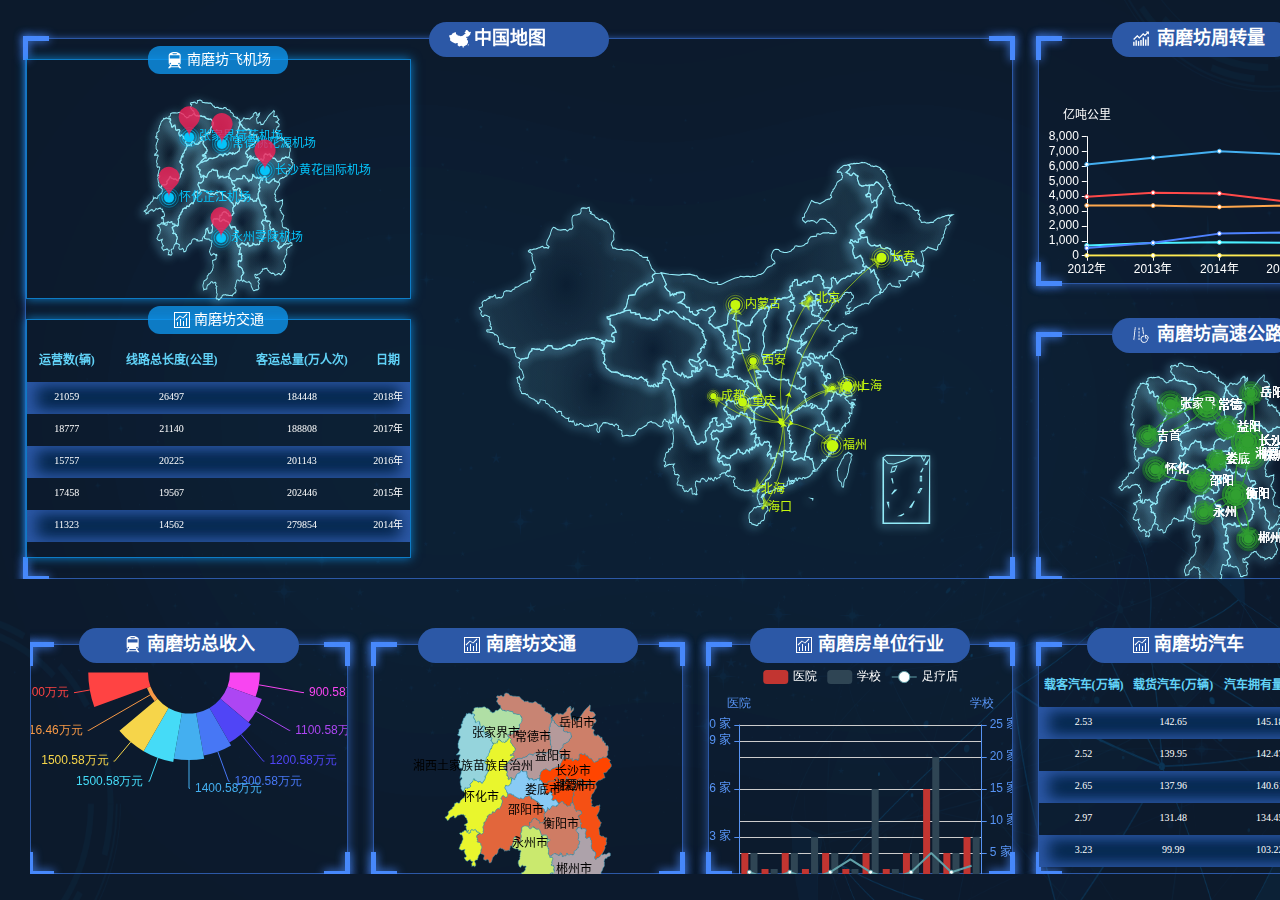
==== index.html @ 20860ab2 "update" ====
<!DOCTYPE html>
<html lang="zh-CN">
<head>
    <meta charset="utf-8">
    <meta http-equiv="X-UA-Compatible" content="IE=edge">
    <meta name="viewport" content="width=device-width, initial-scale=1">
    <title>物流大数据平台</title>
    <link href="css/bootstrap.css" rel="stylesheet">
    <link rel="stylesheet" href="css/base.css">
    <link rel="stylesheet" href="css/index.css">

    <style>
        {# body {
            height: 100%
        }         #}
        .t_title{
            width: 100%;
            height: 100%;
            text-align: center;
            font-size: 2.5em;
            line-height: 80px;
            color: #fff;
        }
        #chart_map{
            cursor: pointer;
        }
        .t_show{
            position: absolute;
            top: 0;
            right: 0;
            border-radius: 2px;
            background: #2C58A6;
            padding: 2px 5px;
            color: #fff;
            cursor: pointer;
        }
    </style>
</head>
<body>

<!--heade
<div class="header">
    <div class="bg_header">
        <div class="header_nav fl t_title">
            物流大数据服务平台
        </div> 
    </div>
</div>-->

<!--main-->
<div class="data_content">
    <div class="data_main">
        <div class="main_left fl">
            <div class="left_1 t_btn6" style="cursor: pointer;">
                <!--左上边框-->
                <div class="t_line_box">
                    <i class="t_l_line"></i> 
                    <i class="l_t_line"></i> 
                </div> 
                <!--右上边框-->
                <div class="t_line_box">
                    <i class="t_r_line"></i> 
                    <i class="r_t_line"></i> 
                </div> 
                <!--左下边框-->
                <div class="t_line_box">
                    <i class="l_b_line"></i> 
                    <i class="b_l_line"></i> 
                </div> 
                    <!--右下边框-->
                    <div class="t_line_box">
                    <i class="r_b_line"></i> 
                    <i class="b_r_line"></i> 
                </div> 
                <div class="main_title">
                    <img src="img/t_1.png" alt="">
                  南磨坊收入
                </div>
                <div  class="chart" style="width:100%;height: 280px;"></div>
            </div>
            <div class="left_2" style="cursor: pointer;">
                <!--左上边框-->
                <div class="t_line_box">
                    <i class="t_l_line"></i> 
                    <i class="l_t_line"></i> 
                </div> 
                <!--右上边框-->
                <div class="t_line_box">
                    <i class="t_r_line"></i> 
                    <i class="r_t_line"></i> 
                </div> 
                <!--左下边框-->
                <div class="t_line_box">
                    <i class="l_b_line"></i> 
                    <i class="b_l_line"></i> 
                </div> 
                    <!--右下边框-->
                    <div class="t_line_box">
                    <i class="r_b_line"></i> 
                    <i class="b_r_line"></i> 
                </div> 
                <div class="main_title">
                    <img src="img/t_2.png" alt="">
                    南磨坊地图
                </div>
                <div id="" class="chart t_btn9" style="width:100%;height: 280px;"></div>
            </div>
        </div>
        <div class="main_center fl">
            <div class="center_text">
                <!--左上边框-->
                <div class="t_line_box">
                    <i class="t_l_line"></i> 
                    <i class="l_t_line"></i> 
                </div> 
                <!--右上边框-->
                <div class="t_line_box">
                    <i class="t_r_line"></i> 
                    <i class="r_t_line"></i> 
                </div> 
                <!--左下边框-->
                <div class="t_line_box">
                    <i class="l_b_line"></i> 
                    <i class="b_l_line"></i> 
                </div> 
                 <!--右下边框-->
                 <div class="t_line_box">
                    <i class="r_b_line"></i> 
                    <i class="b_r_line"></i> 
                </div> 
                <div class="main_title">
                    <img src="img/t_3.png" alt="">
                    中国地图
                </div>
                <div class="center-left">
                    <div class="left_1 fl t_btn5" style="cursor: pointer;">
                       
                        <div class="second_title">
                            <img src="img/t_6.png" alt="">
                            南磨坊飞机场
                        </div>
                        <div id="chart_5" class="echart fl" style="width:100%;height: 250px;margin-top: 15px;"></div>
                    </div>
                    <div class="left_2 fl">
                        
                        <div class="second_title">
                            <img src="img/t_7.png" alt="">
                            南磨坊交通
                        </div>
                        <div class="main_table t_btn8">
                            <table>
                                <thead>
                                <tr>
                                    <th>运营数(辆)</th>
                                    <th>线路总长度(公里)</th>
                                    <th>客运总量(万人次)</th> 
                                    <th>日期</th>
                                </tr>
                                </thead>
                                <tbody>
                                <tr>
                                    <td>21059</td>
                                    <td>26497</td>
                                    <td>184448</td>
                                    <td>2018年</td>
                                </tr>
                                <tr>
                                    <td>18777</td>
                                    <td>21140</td>
                                    <td>188808</td>
                                    <td>2017年</td>
                                </tr>
                                <tr>
                                    <td>15757</td>
                                    <td>20225</td>
                                    <td>201143</td>
                                    <td>2016年</td>
                                </tr>
                                <tr>
                                    <td>17458</td>
                                    <td>19567</td>
                                    <td>202446</td>
                                    <td>2015年</td>
                                </tr>
                                <tr>
                                    <td>11323</td>
                                    <td>14562</td>
                                    <td>279854</td>
                                    <td>2014年</td>
                                </tr>
                                </tbody>
                            </table>
                        </div>
                    </div>
                </div>
                <div id="chart_map" style="width:60%;height:610px;float:right;"></div>
            </div>
        </div>
        <div class="main_right fr">
            <div class="right_1">
                <!--左上边框-->
                <div class="t_line_box">
                    <i class="t_l_line"></i> 
                    <i class="l_t_line"></i> 
                </div> 
                <!--右上边框-->
                <div class="t_line_box">
                    <i class="t_r_line"></i> 
                    <i class="r_t_line"></i> 
                </div> 
                <!--左下边框-->
                <div class="t_line_box">
                    <i class="l_b_line"></i> 
                    <i class="b_l_line"></i> 
                </div> 
                    <!--右下边框-->
                    <div class="t_line_box">
                    <i class="r_b_line"></i> 
                    <i class="b_r_line"></i> 
                </div> 
                <div class="main_title">
                    <img src="img/t_4.png" alt="">
                    南磨坊周转量
                </div>
                <div id="chart_3" class="echart t_btn7" style="width:100%;height: 100%;"></div>
            </div>
            <div class="right_2">
                <!--左上边框-->
                <div class="t_line_box">
                    <i class="t_l_line"></i> 
                    <i class="l_t_line"></i> 
                </div> 
                <!--右上边框-->
                <div class="t_line_box">
                    <i class="t_r_line"></i> 
                    <i class="r_t_line"></i> 
                </div> 
                <!--左下边框-->
                <div class="t_line_box">
                    <i class="l_b_line"></i> 
                    <i class="b_l_line"></i> 
                </div> 
                    <!--右下边框-->
                    <div class="t_line_box">
                    <i class="r_b_line"></i> 
                    <i class="b_r_line"></i> 
                </div> 
                <div class="main_title">
                    <img src="img/t_5.png" alt="">
                    南磨坊高速公路
                </div>
                <div id="chart_4" class="echart fl t_btn4" style="width:100%;height: 280px;cursor: pointer;"></div>
            </div>
        </div>
    </div>

    <!-- <div class="data_time">
        温馨提示: 点击模块后跳转至详情页面。        
    </div> -->

    
    <div class="data_bottom">
        <div class="bottom_1 fl t_btn5" style="cursor: pointer;">
            <!--左上边框-->
            <div class="t_line_box">
                <i class="t_l_line"></i> 
                <i class="l_t_line"></i> 
            </div> 
            <!--右上边框-->
            <div class="t_line_box">
                <i class="t_r_line"></i> 
                <i class="r_t_line"></i> 
            </div> 
            <!--左下边框-->
            <div class="t_line_box">
                <i class="l_b_line"></i> 
                <i class="b_l_line"></i> 
            </div> 
                <!--右下边框-->
                <div class="t_line_box">
                <i class="r_b_line"></i> 
                <i class="b_r_line"></i> 
            </div>
            <div class="main_title">
                <img src="img/t_6.png" alt="">
                南磨坊总收入
            </div>
            <div id="chart_1" class="echart chart fl" style="width:100%;height: 250px;margin-top: 15px;"></div>
        </div>
        <div class="bottom_center fl">
            <div class="bottom_2 fl">
                <!--左上边框-->
                <div class="t_line_box">
                    <i class="t_l_line"></i> 
                    <i class="l_t_line"></i> 
                </div> 
                <!--右上边框-->
                <div class="t_line_box">
                    <i class="t_r_line"></i> 
                    <i class="r_t_line"></i> 
                </div> 
                <!--左下边框-->
                <div class="t_line_box">
                    <i class="l_b_line"></i> 
                    <i class="b_l_line"></i> 
                </div> 
                    <!--右下边框-->
                    <div class="t_line_box">
                    <i class="r_b_line"></i> 
                    <i class="b_r_line"></i> 
                </div>
                <div class="main_title">
                    <img src="img/t_7.png" alt="">
                    南磨坊交通
                </div>
                <div class="main_table t_btn8 chart" id="chart_2" style="height:280px;">
                   
                </div>
            </div>
            <div class="bottom_3 fl">
                <!--左上边框-->
                <div class="t_line_box">
                    <i class="t_l_line"></i> 
                    <i class="l_t_line"></i> 
                </div> 
                <!--右上边框-->
                <div class="t_line_box">
                    <i class="t_r_line"></i> 
                    <i class="r_t_line"></i> 
                </div> 
                <!--左下边框-->
                <div class="t_line_box">
                    <i class="l_b_line"></i> 
                    <i class="b_l_line"></i> 
                </div> 
                    <!--右下边框-->
                    <div class="t_line_box">
                    <i class="r_b_line"></i> 
                    <i class="b_r_line"></i> 
                </div>
                <div class="main_title">
                    <img src="img/t_7.png" alt="">
                   南磨房单位行业
                </div>
                <div class="main_table t_btn2" id="chart_6" style="height:280px;"></div>
            </div>
        </div>
        <div class="bottom_4 fr">
            <!--左上边框-->
            <div class="t_line_box">
                <i class="t_l_line"></i> 
                <i class="l_t_line"></i> 
            </div> 
            <!--右上边框-->
            <div class="t_line_box">
                <i class="t_r_line"></i> 
                <i class="r_t_line"></i> 
            </div> 
            <!--左下边框-->
            <div class="t_line_box">
                <i class="l_b_line"></i> 
                <i class="b_l_line"></i> 
            </div> 
                <!--右下边框-->
                <div class="t_line_box">
                <i class="r_b_line"></i> 
                <i class="b_r_line"></i> 
            </div>
            <div class="main_title">
                <img src="img/t_7.png" alt="">
               南磨坊汽车
            </div>
            <div class="main_table t_btn3">
                <table>
                    <thead>
                    <tr>
                        <th>载客汽车(万辆)</th>
                        <th>载货汽车(万辆)</th>
                        <th>汽车拥有量(万辆)</th>
                        <th>日期</th>
                    </tr>
                    </thead>
                    <tbody>
                    <tr>
                        <td>2.53</td>
                        <td>142.65</td>
                        <td>145.18</td>
                        <td>2018年</td>
                    </tr>
                    <tr>
                        <td>2.52</td>
                        <td>139.95</td>
                        <td>142.47</td>
                        <td>2017年</td>
                    </tr>
                    <tr>
                        <td>2.65</td>
                        <td>137.96</td>
                        <td>140.61</td>
                        <td>2016年</td>
                    </tr>
                    <tr>
                        <td>2.97</td>
                        <td>131.48</td>
                        <td>134.45</td>
                        <td>2015年</td>
                    </tr>
                    <tr>
                        <td>3.23</td>
                        <td>99.99</td>
                        <td>103.22</td>
                        <td>2014年</td>
                    </tr>
                    </tbody>
                </table>
            </div>
        </div>
    </div>
</div>

</body>
<script src="js/jquery-2.2.1.min.js"></script>
<script src="js/bootstrap.min.js"></script>
<script src="js/common.js"></script>
<script src="js/echarts.min.js"></script>
<script src="js/dataTool.js"></script>
<script src="js/index.js"></script>
<script src="js/china.js"></script>
<script src="js/hunan.js"></script>
<script>
    
</script>
</html>
---- css/base.css ----
*{
    margin: 0;
    padding: 0;
    font-family: PingFangSC-Light, 微软雅黑;
}
body,html{
    width: 100%;
    height: auto;
    color:#333;
    /* overflow: hidden;*/
    background: url('../img/true.png') no-repeat;
    background-size: 100% 100%;
}
/*各浏览器显示不同，去掉蓝色边框*/
fieldset, img, input, button {
    border: none;
    padding: 0;
    margin: 0;
    outline-style: none;
}
img {
    border: 0;
    vertical-align: middle;
}
ul, li {
    list-style: none;
}
a {
    text-decoration: none;
    cursor: pointer;
}
/*清除浮动*/
.clear-both:before, .clear-both:after {
    display: table;
    content: "";
    -webkit-box-sizing: border-box;
    -moz-box-sizing: border-box;
    box-sizing: border-box;
    clear: both;
}
.clearfix {
    *zoom: 1; /*IE/7/6*/
}
.fl{
    float: left;
}
.fr{
    float: right;
}

/*header开始*/
.header{
    width: 100%;
    height: 80px;
    padding:0 20px;
    min-width: 1366px;
}
.bg_header{
    width: 100%;
    height: 80px;
    background: url(../img/title.png) no-repeat;
    background-size: 100% 100%;
}
.header>.header_logo{
    padding:18px 10px 10px 0px;
}
.header>.header_logo>a{
    display: block;
}
.header>.header_logo>a>img{
    width:260px;
}

.header>.header_nav{
    margin-left: 20px;
}
.header>.header_nav>ul>li{
    float: left;
    margin-right: 6px;
    position: relative;
}
.header>.header_nav>ul>li>a{
    display: block;
    height: 80px;
    padding:0 10px 0 30px;
    line-height: 80px;
    color:#fff;
}
.header>.header_nav>ul>li>a:hover{
    border-bottom: 4px solid #4b8df8;
}
.header>.header_nav>ul>li>img{
    float: left;
    position: absolute;
    top: 33px;
    left:10px;
}
.header>.header_nav>ul>li>a.nav_current{
    border-bottom: 4px solid #4b8df8;
}

.header>.header_myself{
    width: 90px;
    text-align: center;
}
.header>.header_myself>p{
    color:#fff;
    font-size: 13px;
    margin-top: 15px;
}
.header>.header_myself>a{
    color:#fff;
    font-size: 13px;
}

/*content 开始*/

.content{
    margin: 20px;
    width: calc(100% - 40px);
    min-width: 1366px;
}
.content>.content_title{
    width: 100%;
    height: 35px;
    line-height: 35px;
    background-color: #4b8df8;
    box-sizing: border-box;
    margin-bottom: 20px;
}
.content>.content_title>p{
    color:#fff;
    font-size: 16px;
    font-weight: 600;
}
.content>.content_title>img{
    margin: 10px 10px 0px 10px;
}
.content>.content_main{
    min-width: 1366px;
}
.content>.content_main>.content_search>div{
    margin-right: 25px;
}
.content>.content_main>.content_search>div>label{
    width: 80px;
    text-align: right;
}
.content>.content_main>.content_search>div>select,
.content>.content_main>.content_search>div>input
{
    width: 200px;
}
.content>.content_main>.content_table{
    margin-top: 30px;
}
.content>.content_main>.content_table>table{
    margin-top: 15px;
}
.content>.content_main>.content_table>table th:nth-child(1),
.content>.content_main>.content_table>table td:nth-child(1){
    width: 50px;
    text-align: center;
}

.content>.content_main>.content_page>span {
    font-size: 12.8px;
    margin-top: 7px;
}
.content>.content_main>.content_page>select{
    width: 70px;
    margin-right: 10px;
}
/*content 结束*/
---- css/index.css ----
.data_content{
    /*overflow-x: hidden;*/
    min-width: 1366px;
    padding-top: 20px;
    padding-bottom: 20px;
    display: flex;
    position: absolute;
    left: 0;
    top: 0;
    bottom: 0;
    flex-flow: row wrap;
    justify-content: center;
    outline: none;
    background: url(../img/true.png) no-repeat;
    background-size: 100% 100%;
}
.data_time{
    width: 340px;
    height: 35px;
    background-color: #2C58A6;
    line-height: 35px;
    color: #fff;
    font-size: 12.8px;
    position: relative;
    margin-bottom: 25px;
    margin-left: 20px;
    text-align: center;
}
.data_time img{
    position: absolute;
    top: 8px;
    left: 15px;
}
.data_info{
    width: calc(100% - 40px);
    margin-bottom: 40px;
    height: 110px;
    margin-left: 20px;
}
.data_info .info_1{
    width: 40%;
    height: 110px;
}
.data_info .info_1>.text_1{
    width: calc(100% - 25px);
    background-color: #034c6a;
    height: 110px;
}

.data_info .info_2{
    width: 31%;
    height: 110px;
}
.data_info .info_2>.text_2{
    width: calc(100% - 25px);
    background-color: #034c6a;
    height: 110px;
}

.data_info .info_3{
    width: 29%;
    height: 110px;
}
.data_info .info_3>.text_3{
    width:100%;
    background-color: #034c6a;
    height: 110px;

}

.data_info>div.info_1>.text_1>div{
    width: 33.333%;
    position: relative;
}
.data_info>div.info_2>div>div,
.data_info>div.info_3>div>div{
    width: 50%;
    position: relative;
}
.data_info img{
    position: absolute;
    top: 35px;
    left: 15px;
}
.data_info>div>div>div>div{
    margin-left:65px;
    margin-top: 23px;
}
.data_info>div.info_2>div>div>div{
    margin-left: 70px;
    margin-top: 23px;
}
.data_info p:nth-child(1){
    color:#fff;
    font-size: 12.8px;
}
.data_info p:nth-child(2){
    font-weight: 600;
    font-size: 28px;
    color:#ffff43;
}
.data_info>div.info_2 p:nth-child(2){
    font-weight: 600;
    font-size: 28px;
    color:#25f3e6;
}
.data_info>div.info_3 p:nth-child(2){
    font-weight: 600;
    font-size: 28px;
    color:#ff4e4e;
}

.data_main{
    width: calc(100% - 20px);
    margin-bottom: 40px;
    height: 65%;
    min-width: 1366px;
    display: flex;
    justify-content: space-between;
    overflow: hidden;
    padding-top: 18px;
}
.data_main .main_left{
    width: 24%;
    display: none;
}
.data_main .main_left>div{
    width: 100%;
    height: calc(50% - 35px);
    box-sizing: border-box;
    border: 1px solid #2C58A6;
    position: relative;
    box-shadow: 0 0 10px #2C58A6;
}

.data_main .main_left div:nth-child(1){
    margin-bottom: 50px;
}
.data_main .main_left div .main_title{
    width: 180px;
    height: 35px;
    line-height: 33px;
    background-color: #2C58A6;
    border-radius: 18px;
    position: absolute;
    top: -17px;
    left:50%;
    margin-left: -90px;
    color:#fff;
    font-size: 18px;
    font-weight: 600;
    box-sizing: border-box;
    padding-left: 45px;
    z-index: 1000;
}
.data_main .main_left div .main_title img{
    position: absolute;
    top: 8px;
    left: 20px;
}


.data_main .main_center{
    width: 76%;
    height: 100%;
    display: inline-flex;
}
.data_main .main_center .center_text{
    width: calc(100% - 50px);
    height: 100%;
    margin-left: 25px;
    margin-right: 25px;
    box-sizing: border-box;
    border: 1px solid #2C58A6;
    box-shadow: 0px 0px 6px #2C58A6;
    position: relative;
}
.l_t_line{
    width: 5px;
    height: 24px;
    left: -3px;
    top: -3px;
}
.t_l_line{
    height: 5px;
    width: 26px;
    left: -3px;
    top: -3px;
}
.t_line_box {
    position: absolute;
    width: 100%;
    height: 100%;
}
.t_line_box i{
    background-color: #4788fb;
    box-shadow: 0px 0px 10px #4788fb;
    position: absolute;
}
.t_r_line{
    height: 5px;
    width: 26px;
    right: -3px;
    top: -3px;
}
.r_t_line{
    width: 5px;
    height: 24px;
    right: -3px;
    top: -3px;
}
.l_b_line{
    width: 5px;
    height: 24px;
    left: -3px;
    bottom: -3px;
}
.b_l_line{
    height: 5px;
    width: 26px;
    left: -3px;
    bottom: -3px;
}
.r_b_line{
    width: 5px;
    height: 24px;
    right: -3px;
    bottom: -3px;
}
.b_r_line{
    height: 5px;
    width: 26px;
    right: -3px;
    bottom: -3px;
}
.data_main .main_center .main_title{
    width: 180px;
    height: 35px;
    line-height: 33px;
    background-color: #2C58A6;
    border-radius: 18px;
    position: absolute;
    top: -17px;
    left:50%;
    margin-left: -90px;
    color:#fff;
    font-size: 18px;
    font-weight: 600;
    box-sizing: border-box;
    padding-left: 45px;
    z-index: 1000;
}
.second_title{
    width: 140px;
    height: 28px;
    line-height: 28px;
    background-color: rgba(14, 148, 235, 0.8);
    border-radius: 12px;
    position: absolute;
    top: -14px;
    left:50%;
    margin-left: -70px;
    color:#fff;
    font-size: 14px;
    font-weight: normal;
    box-sizing: border-box;
    z-index: 1000;
    text-align: center;
}
.data_main .main_center .main_title img{
    position: absolute;
    top: 8px;
    left: 20px;
}
.center-left{
    width: 39%;
    height: 100%;
    float: left;
}
.data_main .main_center .left_1{
    width: 100%;
    height: calc(50% - 30px);
    position: relative;
    box-sizing: border-box;
    border: 1px solid rgba(14, 148, 235, 0.8);
    box-shadow: 0 0 10px rgba(14, 148, 235, 0.8);
    background: rgba(175,238,238, 0);
    margin-top: 20px;
}
.data_main .main_center .left_2{
    width: 100%;
    height: calc(50% - 30px);
    position: relative;
    box-sizing: border-box;
    border: 1px solid rgba(14, 148, 235, 0.8);
    box-shadow: 0 0 10px rgba(14, 148, 235, 0.8);
    margin-top: 20px;
}
.data_main .main_right{
    width: 24%;
    /* height: 100%; */
    display: inline-flex;
    flex-flow: row wrap;
}
.data_main .main_right>div{
    width: 100%;
    height: calc(50% - 25px);
    box-sizing: border-box;
    border: 1px solid #2C58A6;
    position: relative;
    box-shadow: 0 0 10px #2C58A6;
}
.data_main .main_right div.right_1 .choice{
    position: absolute;
    top: 25px;
    right: 30px;
    z-index: 1000;
}
.data_main .main_right div.right_1 .choice label{
    color:#fff;
}

.data_main .main_right div.right_2{
    /*background: url("../img/chart_4.png") no-repeat center;*/
}
.data_main .main_right div.right_2 .chart_text {
    width: 18%;
    color:#fff;
    text-align: center;
    margin-top: 12px;
}
.data_main .main_right div.right_2 .chart_text p{
    margin-top: 21px;
}
.data_main .main_right div.right_2 .chart_text p img{
    margin-right: 5px;
    margin-top: -4px;
}
.data_main .main_right div.right_2 .chart_text p:nth-child(1){
    font-size: 14px;
    font-weight: 600;
}
.data_main .main_right div.right_2 .text_sum{
    text-align: center;
    color:#ffff43;
    font-weight: 600;
}
.data_main .main_right div.right_2 .text_sum div:nth-child(2){
    font-size: 18px;
    font-weight: 600;
}
.data_main .main_right div:nth-child(1){
    margin-bottom: 50px;
}
.data_main .main_right div .main_title{
    width: 180px;
    height: 35px;
    line-height: 33px;
    background-color: #2C58A6;
    border-radius: 18px;
    position: absolute;
    top: -17px;
    left:50%;
    margin-left: -90px;
    color:#fff;
    font-size: 18px;
    font-weight: 600;
    box-sizing: border-box;
    padding-left: 45px;
}
.data_main .main_right div .main_title img{
    position: absolute;
    top: 8px;
    left: 20px;
}


.data_bottom{
    width: calc(100% - 40px);
    height: calc(30% - 10px);
    margin-left: 20px;
    display: flex;
    flex-flow: row nowrap;
    overflow: hidden;
    padding-top: 18px;
}
.data_bottom>div{
    display: inline-flex;
    height: 100%;
}
.data_bottom .bottom_1{
    width: 24%;
    height: 100%;
    position: relative;
    box-sizing: border-box;
    border: 1px solid #2C58A6;
    box-shadow: 0 0 10px #2C58A6;
}
.data_bottom .bottom_center{
    width: 52%;
    height: 100%;
}
.data_bottom .bottom_2{
    width: calc(50% - 35px);
    height: 100%;
    position: relative;
    box-sizing: border-box;
    border: 1px solid #2C58A6;
    margin-left: 25px;
    box-shadow: 0 0 10px #2C58A6;
}
.data_bottom .bottom_3{
    width: calc(50% - 40px);
    height: 100%;
    position: relative;
    box-sizing: border-box;
    border: 1px solid #2C58A6;
    margin-left:25px;
    box-shadow: 0 0 10px #2C58A6;
}
.data_bottom .bottom_4{
    width: 24%;
    height: 100%;
    position: relative;
    box-sizing: border-box;
    border: 1px solid #2C58A6;
    box-shadow: 0 0 10px #2C58A6;
}
.data_bottom div .main_title{
    width: 220px;
    height: 35px;
    line-height: 33px;
    background-color: #2C58A6;
    border-radius: 18px;
    position: absolute;
    top: -17px;
    left:50%;
    margin-left: -110px;
    color:#fff;
    font-size: 18px;
    font-weight: 600;
    box-sizing: border-box;
    padding-left: 45px;
}
.data_bottom div .main_title img{
    top: 8px;
    left: 20px;
}

.data_bottom div .main_table tr,.center-left table tr{
    height: 32px;
}
.data_bottom div .main_table,.center-left .main_table{
    width: 100%;
    margin-top: 20px;
}
.data_bottom div .main_table table,.center-left table{
    width: 100%;
}
.data_bottom div .main_table thead tr,.center-left table thead tr{
    height: 42px;
}
.data_bottom div .main_table th,.center-left table th{
    font-size: 12px;
    font-weight: 600;
    color:#61d2f7;
    text-align: center;
}
.data_bottom div .main_table th:nth-child(1),.center-left table th:nth-child(1){

}
.data_bottom div .main_table th:nth-child(2),.center-left table th:nth-child(2){

}
.data_bottom div .main_table td,.center-left table td{
    color:#fff;
    font-size: 10px;
    text-align: center;
}
.data_bottom div .main_table tbody tr:nth-child(1),
.data_bottom div .main_table tbody tr:nth-child(3),
.data_bottom div .main_table tbody tr:nth-child(5),
.center-left tbody tr:nth-child(1),
.center-left tbody tr:nth-child(3),
.center-left tbody tr:nth-child(5){
    background-color: #072951;
    box-shadow:-10px 0px 15px #2C58A6 inset,   /*左边阴影*/
    10px 0px 15px #2C58A6 inset;  /*右边阴影*/
}
.t_btn8,.t_btn2,.t_btn3{
    position: relative;
    z-index: 100;
    cursor: pointer;
}
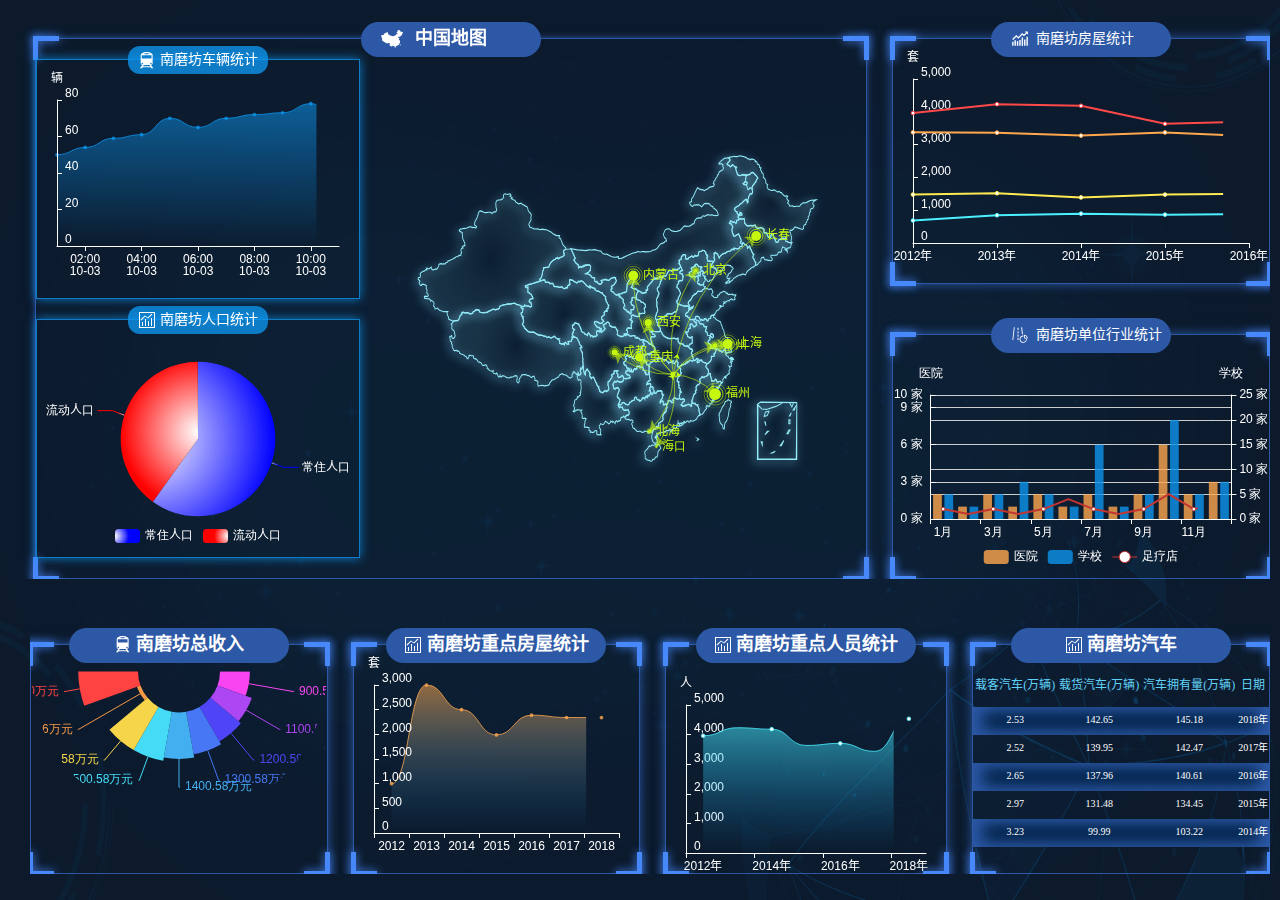
==== commit 9aa435c2: "update" ====
--- a/index.html
+++ b/index.html
@@ -9,10 +9,7 @@
     <link rel="stylesheet" href="css/base.css">
     <link rel="stylesheet" href="css/index.css">
 
-    <style>
-        {# body {
-            height: 100%
-        }         #}
+    <style>        
         .t_title{
             width: 100%;
             height: 100%;
@@ -49,63 +46,7 @@
 
 <!--main-->
 <div class="data_content">
-    <div class="data_main">
-        <div class="main_left fl">
-            <div class="left_1 t_btn6" style="cursor: pointer;">
-                <!--左上边框-->
-                <div class="t_line_box">
-                    <i class="t_l_line"></i> 
-                    <i class="l_t_line"></i> 
-                </div> 
-                <!--右上边框-->
-                <div class="t_line_box">
-                    <i class="t_r_line"></i> 
-                    <i class="r_t_line"></i> 
-                </div> 
-                <!--左下边框-->
-                <div class="t_line_box">
-                    <i class="l_b_line"></i> 
-                    <i class="b_l_line"></i> 
-                </div> 
-                    <!--右下边框-->
-                    <div class="t_line_box">
-                    <i class="r_b_line"></i> 
-                    <i class="b_r_line"></i> 
-                </div> 
-                <div class="main_title">
-                    <img src="img/t_1.png" alt="">
-                  南磨坊收入
-                </div>
-                <div  class="chart" style="width:100%;height: 280px;"></div>
-            </div>
-            <div class="left_2" style="cursor: pointer;">
-                <!--左上边框-->
-                <div class="t_line_box">
-                    <i class="t_l_line"></i> 
-                    <i class="l_t_line"></i> 
-                </div> 
-                <!--右上边框-->
-                <div class="t_line_box">
-                    <i class="t_r_line"></i> 
-                    <i class="r_t_line"></i> 
-                </div> 
-                <!--左下边框-->
-                <div class="t_line_box">
-                    <i class="l_b_line"></i> 
-                    <i class="b_l_line"></i> 
-                </div> 
-                    <!--右下边框-->
-                    <div class="t_line_box">
-                    <i class="r_b_line"></i> 
-                    <i class="b_r_line"></i> 
-                </div> 
-                <div class="main_title">
-                    <img src="img/t_2.png" alt="">
-                    南磨坊地图
-                </div>
-                <div id="" class="chart t_btn9" style="width:100%;height: 280px;"></div>
-            </div>
-        </div>
+    <div class="data_main">        
         <div class="main_center fl">
             <div class="center_text">
                 <!--左上边框-->
@@ -137,63 +78,22 @@
                        
                         <div class="second_title">
                             <img src="img/t_6.png" alt="">
-                            南磨坊飞机场
+                            南磨坊车辆统计
                         </div>
-                        <div id="chart_5" class="echart fl" style="width:100%;height: 250px;margin-top: 15px;"></div>
+                        <div id="chart_5" class="echart fl" style="width:100%;height: 100%;"></div>
                     </div>
                     <div class="left_2 fl">
                         
                         <div class="second_title">
                             <img src="img/t_7.png" alt="">
-                            南磨坊交通
+                            南磨坊人口统计
                         </div>
-                        <div class="main_table t_btn8">
-                            <table>
-                                <thead>
-                                <tr>
-                                    <th>运营数(辆)</th>
-                                    <th>线路总长度(公里)</th>
-                                    <th>客运总量(万人次)</th> 
-                                    <th>日期</th>
-                                </tr>
-                                </thead>
-                                <tbody>
-                                <tr>
-                                    <td>21059</td>
-                                    <td>26497</td>
-                                    <td>184448</td>
-                                    <td>2018年</td>
-                                </tr>
-                                <tr>
-                                    <td>18777</td>
-                                    <td>21140</td>
-                                    <td>188808</td>
-                                    <td>2017年</td>
-                                </tr>
-                                <tr>
-                                    <td>15757</td>
-                                    <td>20225</td>
-                                    <td>201143</td>
-                                    <td>2016年</td>
-                                </tr>
-                                <tr>
-                                    <td>17458</td>
-                                    <td>19567</td>
-                                    <td>202446</td>
-                                    <td>2015年</td>
-                                </tr>
-                                <tr>
-                                    <td>11323</td>
-                                    <td>14562</td>
-                                    <td>279854</td>
-                                    <td>2014年</td>
-                                </tr>
-                                </tbody>
-                            </table>
+                        <div class="t_btn8" id="chart_7" style="width: 100%; height: 100%">
+                           
                         </div>
                     </div>
                 </div>
-                <div id="chart_map" style="width:60%;height:610px;float:right;"></div>
+                <div id="chart_map" style="width:60%;height:100%;float:right;"></div>
             </div>
         </div>
         <div class="main_right fr">
@@ -220,7 +120,7 @@
                 </div> 
                 <div class="main_title">
                     <img src="img/t_4.png" alt="">
-                    南磨坊周转量
+                    南磨坊房屋统计
                 </div>
                 <div id="chart_3" class="echart t_btn7" style="width:100%;height: 100%;"></div>
             </div>
@@ -247,16 +147,13 @@
                 </div> 
                 <div class="main_title">
                     <img src="img/t_5.png" alt="">
-                    南磨坊高速公路
-                </div>
-                <div id="chart_4" class="echart fl t_btn4" style="width:100%;height: 280px;cursor: pointer;"></div>
+                    南磨坊单位行业统计
+                </div>
+                <div id="chart_6" class="echart fl t_btn4" style="width:100%;height: 100%;cursor: pointer;"></div>
             </div>
         </div>
     </div>
 
-    <!-- <div class="data_time">
-        温馨提示: 点击模块后跳转至详情页面。        
-    </div> -->
 
     
     <div class="data_bottom">
@@ -285,7 +182,7 @@
                 <img src="img/t_6.png" alt="">
                 南磨坊总收入
             </div>
-            <div id="chart_1" class="echart chart fl" style="width:100%;height: 250px;margin-top: 15px;"></div>
+            <div id="chart_1" class="echart chart fl" style="width:100%;height: 100%;margin-top: 15px;"></div>
         </div>
         <div class="bottom_center fl">
             <div class="bottom_2 fl">
@@ -311,9 +208,9 @@
                 </div>
                 <div class="main_title">
                     <img src="img/t_7.png" alt="">
-                    南磨坊交通
-                </div>
-                <div class="main_table t_btn8 chart" id="chart_2" style="height:280px;">
+                    南磨坊重点房屋统计
+                </div>
+                <div class=" t_btn8 chart" id="chart_2" style="height:100%;">
                    
                 </div>
             </div>
@@ -340,9 +237,9 @@
                 </div>
                 <div class="main_title">
                     <img src="img/t_7.png" alt="">
-                   南磨房单位行业
-                </div>
-                <div class="main_table t_btn2" id="chart_6" style="height:280px;"></div>
+                    南磨坊重点人员统计
+                </div>
+                <div class="main_table t_btn2" id="chart_4" style="height:100%;"></div>
             </div>
         </div>
         <div class="bottom_4 fr">
--- a/css/index.css
+++ b/css/index.css
@@ -1,6 +1,6 @@
 .data_content{
     /*overflow-x: hidden;*/
-    min-width: 1366px;
+    /* min-width: 1366px; */
     padding-top: 20px;
     padding-bottom: 20px;
     display: flex;
@@ -13,108 +13,14 @@
     outline: none;
     background: url(../img/true.png) no-repeat;
     background-size: 100% 100%;
-}
-.data_time{
-    width: 340px;
-    height: 35px;
-    background-color: #2C58A6;
-    line-height: 35px;
-    color: #fff;
-    font-size: 12.8px;
-    position: relative;
-    margin-bottom: 25px;
-    margin-left: 20px;
-    text-align: center;
-}
-.data_time img{
-    position: absolute;
-    top: 8px;
-    left: 15px;
-}
-.data_info{
-    width: calc(100% - 40px);
-    margin-bottom: 40px;
-    height: 110px;
-    margin-left: 20px;
-}
-.data_info .info_1{
-    width: 40%;
-    height: 110px;
-}
-.data_info .info_1>.text_1{
-    width: calc(100% - 25px);
-    background-color: #034c6a;
-    height: 110px;
-}
-
-.data_info .info_2{
-    width: 31%;
-    height: 110px;
-}
-.data_info .info_2>.text_2{
-    width: calc(100% - 25px);
-    background-color: #034c6a;
-    height: 110px;
-}
-
-.data_info .info_3{
-    width: 29%;
-    height: 110px;
-}
-.data_info .info_3>.text_3{
-    width:100%;
-    background-color: #034c6a;
-    height: 110px;
-
-}
-
-.data_info>div.info_1>.text_1>div{
-    width: 33.333%;
-    position: relative;
-}
-.data_info>div.info_2>div>div,
-.data_info>div.info_3>div>div{
-    width: 50%;
-    position: relative;
-}
-.data_info img{
-    position: absolute;
-    top: 35px;
-    left: 15px;
-}
-.data_info>div>div>div>div{
-    margin-left:65px;
-    margin-top: 23px;
-}
-.data_info>div.info_2>div>div>div{
-    margin-left: 70px;
-    margin-top: 23px;
-}
-.data_info p:nth-child(1){
-    color:#fff;
-    font-size: 12.8px;
-}
-.data_info p:nth-child(2){
-    font-weight: 600;
-    font-size: 28px;
-    color:#ffff43;
-}
-.data_info>div.info_2 p:nth-child(2){
-    font-weight: 600;
-    font-size: 28px;
-    color:#25f3e6;
-}
-.data_info>div.info_3 p:nth-child(2){
-    font-weight: 600;
-    font-size: 28px;
-    color:#ff4e4e;
+    width: 100%;
 }
 
 .data_main{
     width: calc(100% - 20px);
     margin-bottom: 40px;
     height: 65%;
-    min-width: 1366px;
+    /* min-width: 1366px; */
     display: flex;
     justify-content: space-between;
     overflow: hidden;
@@ -161,7 +67,7 @@
 
 
 .data_main .main_center{
-    width: 76%;
+    width: 70%;
     height: 100%;
     display: inline-flex;
 }
@@ -247,7 +153,7 @@
     font-size: 18px;
     font-weight: 600;
     box-sizing: border-box;
-    padding-left: 45px;
+    text-align: center;
     z-index: 1000;
 }
 .second_title{
@@ -297,7 +203,7 @@
     margin-top: 20px;
 }
 .data_main .main_right{
-    width: 24%;
+    width: 30%;
     /* height: 100%; */
     display: inline-flex;
     flex-flow: row wrap;
@@ -363,8 +269,7 @@
     left:50%;
     margin-left: -90px;
     color:#fff;
-    font-size: 18px;
-    font-weight: 600;
+    font-size: 14px;
     box-sizing: border-box;
     padding-left: 45px;
 }
@@ -440,7 +345,7 @@
     font-size: 18px;
     font-weight: 600;
     box-sizing: border-box;
-    padding-left: 45px;
+    text-align: center;
 }
 .data_bottom div .main_title img{
     top: 8px;
@@ -448,7 +353,7 @@
 }
 
 .data_bottom div .main_table tr,.center-left table tr{
-    height: 32px;
+    height: 28px;
 }
 .data_bottom div .main_table,.center-left .main_table{
     width: 100%;
@@ -462,7 +367,7 @@
 }
 .data_bottom div .main_table th,.center-left table th{
     font-size: 12px;
-    font-weight: 600;
+    font-weight: normal;
     color:#61d2f7;
     text-align: center;
 }
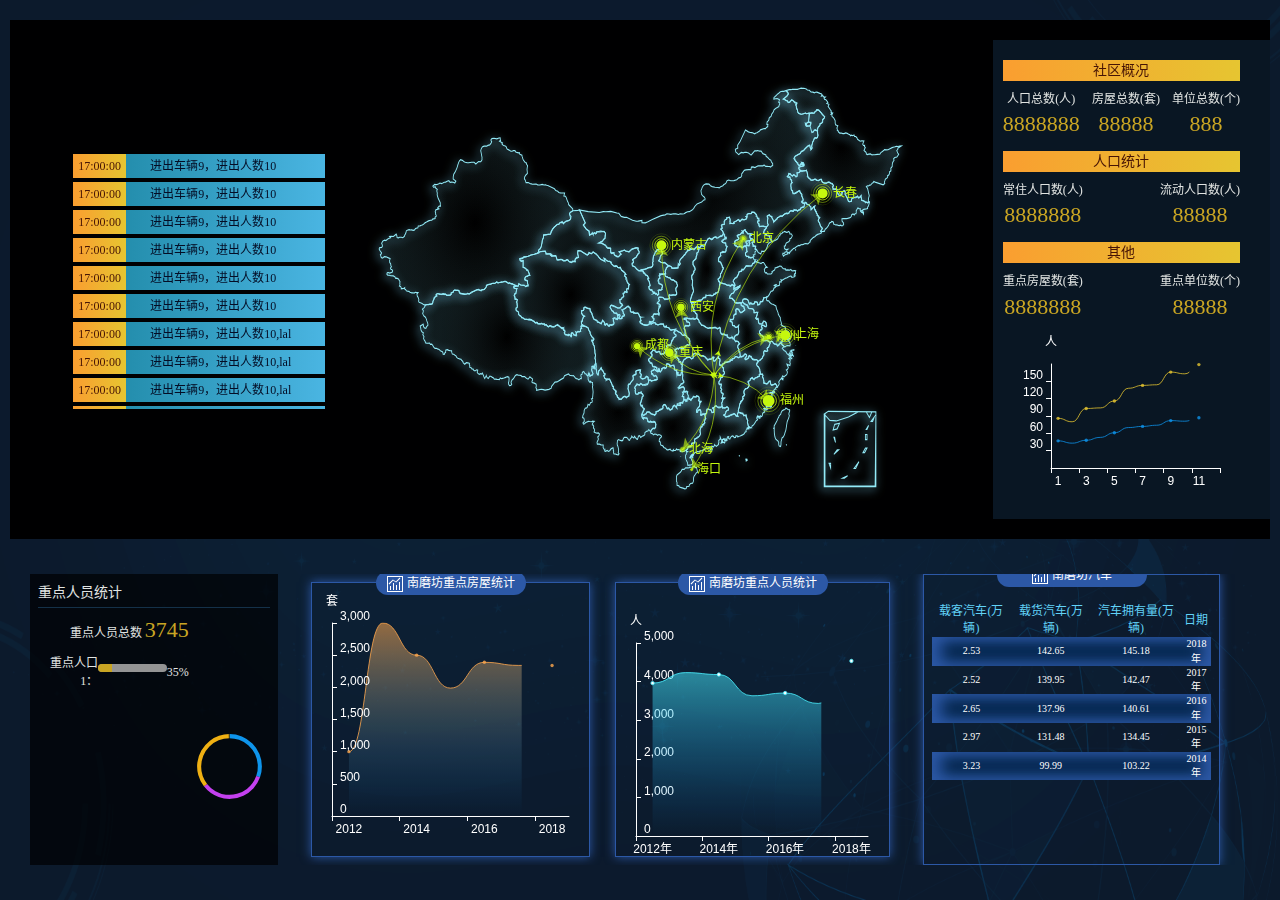
==== commit a319a15c: "update" ====
--- a/index.html
+++ b/index.html
@@ -47,110 +47,100 @@
 <!--main-->
 <div class="data_content">
     <div class="data_main">        
-        <div class="main_center fl">
-            <div class="center_text">
-                <!--左上边框-->
-                <div class="t_line_box">
-                    <i class="t_l_line"></i> 
-                    <i class="l_t_line"></i> 
-                </div> 
-                <!--右上边框-->
-                <div class="t_line_box">
-                    <i class="t_r_line"></i> 
-                    <i class="r_t_line"></i> 
-                </div> 
-                <!--左下边框-->
-                <div class="t_line_box">
-                    <i class="l_b_line"></i> 
-                    <i class="b_l_line"></i> 
-                </div> 
-                 <!--右下边框-->
-                 <div class="t_line_box">
-                    <i class="r_b_line"></i> 
-                    <i class="b_r_line"></i> 
-                </div> 
-                <div class="main_title">
-                    <img src="img/t_3.png" alt="">
-                    中国地图
-                </div>
+        <div class="main_center">
                 <div class="center-left">
-                    <div class="left_1 fl t_btn5" style="cursor: pointer;">
-                       
-                        <div class="second_title">
-                            <img src="img/t_6.png" alt="">
-                            南磨坊车辆统计
-                        </div>
-                        <div id="chart_5" class="echart fl" style="width:100%;height: 100%;"></div>
-                    </div>
-                    <div class="left_2 fl">
-                        
-                        <div class="second_title">
-                            <img src="img/t_7.png" alt="">
-                            南磨坊人口统计
-                        </div>
-                        <div class="t_btn8" id="chart_7" style="width: 100%; height: 100%">
-                           
-                        </div>
-                    </div>
-                </div>
-                <div id="chart_map" style="width:60%;height:100%;float:right;"></div>
-            </div>
-        </div>
-        <div class="main_right fr">
-            <div class="right_1">
-                <!--左上边框-->
-                <div class="t_line_box">
-                    <i class="t_l_line"></i> 
-                    <i class="l_t_line"></i> 
-                </div> 
-                <!--右上边框-->
-                <div class="t_line_box">
-                    <i class="t_r_line"></i> 
-                    <i class="r_t_line"></i> 
-                </div> 
-                <!--左下边框-->
-                <div class="t_line_box">
-                    <i class="l_b_line"></i> 
-                    <i class="b_l_line"></i> 
-                </div> 
-                    <!--右下边框-->
-                    <div class="t_line_box">
-                    <i class="r_b_line"></i> 
-                    <i class="b_r_line"></i> 
-                </div> 
-                <div class="main_title">
-                    <img src="img/t_4.png" alt="">
-                    南磨坊房屋统计
-                </div>
-                <div id="chart_3" class="echart t_btn7" style="width:100%;height: 100%;"></div>
-            </div>
-            <div class="right_2">
-                <!--左上边框-->
-                <div class="t_line_box">
-                    <i class="t_l_line"></i> 
-                    <i class="l_t_line"></i> 
-                </div> 
-                <!--右上边框-->
-                <div class="t_line_box">
-                    <i class="t_r_line"></i> 
-                    <i class="r_t_line"></i> 
-                </div> 
-                <!--左下边框-->
-                <div class="t_line_box">
-                    <i class="l_b_line"></i> 
-                    <i class="b_l_line"></i> 
-                </div> 
-                    <!--右下边框-->
-                    <div class="t_line_box">
-                    <i class="r_b_line"></i> 
-                    <i class="b_r_line"></i> 
-                </div> 
-                <div class="main_title">
-                    <img src="img/t_5.png" alt="">
-                    南磨坊单位行业统计
-                </div>
-                <div id="chart_6" class="echart fl t_btn4" style="width:100%;height: 100%;cursor: pointer;"></div>
-            </div>
+                    <ul>
+                        <li>
+                            <span>17:00:00</span>
+                            <span>进出车辆9，进出人数10</span>
+                        </li>
+                        <li>
+                            <span>17:00:00</span>
+                            <span>进出车辆9，进出人数10</span>
+                        </li>
+                        <li>
+                            <span>17:00:00</span>
+                            <span>进出车辆9，进出人数10</span>
+                        </li>
+                        <li>
+                            <span>17:00:00</span>
+                            <span>进出车辆9，进出人数10</span>
+                        </li>
+                        <li>
+                            <span>17:00:00</span>
+                            <span>进出车辆9，进出人数10</span>
+                        </li>
+                        <li>
+                            <span>17:00:00</span>
+                            <span>进出车辆9，进出人数10</span>
+                        </li>
+                        <li>
+                            <span>17:00:00</span>
+                            <span>进出车辆9，进出人数10,lal</span>
+                        </li>
+                        <li>
+                            <span>17:00:00</span>
+                            <span>进出车辆9，进出人数10,lal</span>
+                        </li>
+                        <li>
+                            <span>17:00:00</span>
+                            <span>进出车辆9，进出人数10,lal</span>
+                        </li>
+                        <li>
+                            <span>17:00:00</span>
+                            <span>进出车辆9，进出人数10,lal</span>
+                        </li>
+                    </ul>
+                </div>
+                <div id="chart_map" style="width:100%;height:100%;float:right;"></div>
+        </div>
+        <div class="main_right">
+           <section>
+               <h2>社区概况</h2>
+               <div class="right-con">
+                <p>
+                    <span>人口总数(人)</span><br>
+                    <span class="text-import">8888888</span>
+                </p>
+                <p>
+                    <span>房屋总数(套)</span><br>
+                    <span class="text-import">88888</span>
+                </p>
+                <p>
+                    <span>单位总数(个)</span><br>
+                    <span class="text-import">888</span>
+                </p>
+            </div>
+           </section>
+           <section>
+                <h2>人口统计</h2>
+                <div class="right-con">
+                 <p>
+                     <span>常住人口数(人)</span><br>
+                     <span class="text-import">8888888</span>
+                 </p>
+                 <p>
+                     <span>流动人口数(人)</span><br>
+                     <span class="text-import">88888</span>
+                 </p>
+             </div>
+            </section>
+            <section>
+                <h2>其他</h2>
+                <div class="right-con">
+                    <p>
+                        <span>重点房屋数(套)</span><br>
+                        <span class="text-import">8888888</span>
+                    </p>
+                    <p>
+                        <span>重点单位数(个)</span><br>
+                        <span class="text-import">88888</span>
+                    </p>
+                </div>
+            </section>
+            <section style="height: 40%;">
+                <div id="chart_5" style="width: 100%;height: 100%;"></div>
+            </section>
         </div>
     </div>
 
@@ -158,54 +148,30 @@
     
     <div class="data_bottom">
         <div class="bottom_1 fl t_btn5" style="cursor: pointer;">
-            <!--左上边框-->
-            <div class="t_line_box">
-                <i class="t_l_line"></i> 
-                <i class="l_t_line"></i> 
-            </div> 
-            <!--右上边框-->
-            <div class="t_line_box">
-                <i class="t_r_line"></i> 
-                <i class="r_t_line"></i> 
-            </div> 
-            <!--左下边框-->
-            <div class="t_line_box">
-                <i class="l_b_line"></i> 
-                <i class="b_l_line"></i> 
-            </div> 
-                <!--右下边框-->
-                <div class="t_line_box">
-                <i class="r_b_line"></i> 
-                <i class="b_r_line"></i> 
-            </div>
-            <div class="main_title">
-                <img src="img/t_6.png" alt="">
-                南磨坊总收入
-            </div>
-            <div id="chart_1" class="echart chart fl" style="width:100%;height: 100%;margin-top: 15px;"></div>
+            <h2>重点人员统计</h2>
+            <div style="width:65%">
+                <p>
+                    <span>重点人员总数</span>
+                    <span class="text-import">3745</span>
+                </p>
+
+                <div>
+                    <ul id="personPercent" class="percent-box">
+                        <li>
+                            <span>重点人口1：</span>
+                            <p>
+                                <span></span>
+                            </p>
+                            <span>35%</span>
+                        </li>
+                    </ul>
+                </div>
+            </div>
+            <div id="chart_1" class="echart chart fr" style="width:35%;height: 100%;margin-top: 15px;"></div>
         </div>
         <div class="bottom_center fl">
             <div class="bottom_2 fl">
-                <!--左上边框-->
-                <div class="t_line_box">
-                    <i class="t_l_line"></i> 
-                    <i class="l_t_line"></i> 
-                </div> 
-                <!--右上边框-->
-                <div class="t_line_box">
-                    <i class="t_r_line"></i> 
-                    <i class="r_t_line"></i> 
-                </div> 
-                <!--左下边框-->
-                <div class="t_line_box">
-                    <i class="l_b_line"></i> 
-                    <i class="b_l_line"></i> 
-                </div> 
-                    <!--右下边框-->
-                    <div class="t_line_box">
-                    <i class="r_b_line"></i> 
-                    <i class="b_r_line"></i> 
-                </div>
+                
                 <div class="main_title">
                     <img src="img/t_7.png" alt="">
                     南磨坊重点房屋统计
@@ -215,26 +181,7 @@
                 </div>
             </div>
             <div class="bottom_3 fl">
-                <!--左上边框-->
-                <div class="t_line_box">
-                    <i class="t_l_line"></i> 
-                    <i class="l_t_line"></i> 
-                </div> 
-                <!--右上边框-->
-                <div class="t_line_box">
-                    <i class="t_r_line"></i> 
-                    <i class="r_t_line"></i> 
-                </div> 
-                <!--左下边框-->
-                <div class="t_line_box">
-                    <i class="l_b_line"></i> 
-                    <i class="b_l_line"></i> 
-                </div> 
-                    <!--右下边框-->
-                    <div class="t_line_box">
-                    <i class="r_b_line"></i> 
-                    <i class="b_r_line"></i> 
-                </div>
+                
                 <div class="main_title">
                     <img src="img/t_7.png" alt="">
                     南磨坊重点人员统计
@@ -243,26 +190,7 @@
             </div>
         </div>
         <div class="bottom_4 fr">
-            <!--左上边框-->
-            <div class="t_line_box">
-                <i class="t_l_line"></i> 
-                <i class="l_t_line"></i> 
-            </div> 
-            <!--右上边框-->
-            <div class="t_line_box">
-                <i class="t_r_line"></i> 
-                <i class="r_t_line"></i> 
-            </div> 
-            <!--左下边框-->
-            <div class="t_line_box">
-                <i class="l_b_line"></i> 
-                <i class="b_l_line"></i> 
-            </div> 
-                <!--右下边框-->
-                <div class="t_line_box">
-                <i class="r_b_line"></i> 
-                <i class="b_r_line"></i> 
-            </div>
+            
             <div class="main_title">
                 <img src="img/t_7.png" alt="">
                南磨坊汽车
--- a/css/index.css
+++ b/css/index.css
@@ -1,6 +1,8 @@
+.text-import {
+    color: #c9a523;
+    font-size: 22px;
+}
 .data_content{
-    /*overflow-x: hidden;*/
-    /* min-width: 1366px; */
     padding-top: 20px;
     padding-bottom: 20px;
     display: flex;
@@ -13,18 +15,19 @@
     outline: none;
     background: url(../img/true.png) no-repeat;
     background-size: 100% 100%;
-    width: 100%;
+    right: 0;
 }
 
 .data_main{
     width: calc(100% - 20px);
-    margin-bottom: 40px;
-    height: 65%;
-    /* min-width: 1366px; */
+    margin-bottom: 20px;
+    height: calc(65% - 40px);
     display: flex;
     justify-content: space-between;
     overflow: hidden;
     padding-top: 18px;
+    position: relative;
+    background: #000001;
 }
 .data_main .main_left{
     width: 24%;
@@ -67,36 +70,29 @@
 
 
 .data_main .main_center{
-    width: 70%;
-    height: 100%;
-    display: inline-flex;
-}
-.data_main .main_center .center_text{
-    width: calc(100% - 50px);
-    height: 100%;
-    margin-left: 25px;
-    margin-right: 25px;
-    box-sizing: border-box;
-    border: 1px solid #2C58A6;
-    box-shadow: 0px 0px 6px #2C58A6;
-    position: relative;
-}
+    width: 100%;
+    height: 100%;
+    display: inline-flex;
+}
+
 .l_t_line{
-    width: 5px;
-    height: 24px;
-    left: -3px;
-    top: -3px;
+    width: 3px;
+    height: 22px;
+    left: -2px;
+    top: -2px;
 }
 .t_l_line{
-    height: 5px;
-    width: 26px;
-    left: -3px;
-    top: -3px;
+    height: 3px;
+    width: 24px;
+    left: -2px;
+    top: -2px;
 }
 .t_line_box {
     position: absolute;
     width: 100%;
     height: 100%;
+    left: 0;
+    top: 0;
 }
 .t_line_box i{
     background-color: #4788fb;
@@ -104,203 +100,191 @@
     position: absolute;
 }
 .t_r_line{
-    height: 5px;
-    width: 26px;
-    right: -3px;
-    top: -3px;
+    height: 3px;
+    width: 24px;
+    right: -2px;
+    top: -2px;
 }
 .r_t_line{
-    width: 5px;
-    height: 24px;
-    right: -3px;
-    top: -3px;
+    width: 3px;
+    height: 22px;
+    right: -2px;
+    top: -2px;
 }
 .l_b_line{
-    width: 5px;
-    height: 24px;
-    left: -3px;
-    bottom: -3px;
+    width: 3px;
+    height: 22px;
+    left: -2px;
+    bottom: -2px;
 }
 .b_l_line{
-    height: 5px;
-    width: 26px;
-    left: -3px;
-    bottom: -3px;
+    height: 3px;
+    width: 24px;
+    left: -2px;
+    bottom: -2px;
 }
 .r_b_line{
-    width: 5px;
-    height: 24px;
-    right: -3px;
-    bottom: -3px;
+    width: 3px;
+    height: 22px;
+    right: -2px;
+    bottom: -2px;
 }
 .b_r_line{
-    height: 5px;
-    width: 26px;
-    right: -3px;
-    bottom: -3px;
-}
-.data_main .main_center .main_title{
-    width: 180px;
-    height: 35px;
-    line-height: 33px;
-    background-color: #2C58A6;
-    border-radius: 18px;
-    position: absolute;
-    top: -17px;
-    left:50%;
-    margin-left: -90px;
-    color:#fff;
-    font-size: 18px;
-    font-weight: 600;
-    box-sizing: border-box;
-    text-align: center;
-    z-index: 1000;
-}
+    height: 3px;
+    width: 24px;
+    right: -2px;
+    bottom: -2px;
+}
+
 .second_title{
     width: 140px;
-    height: 28px;
-    line-height: 28px;
+    height: 20px;
+    line-height: 20px;
     background-color: rgba(14, 148, 235, 0.8);
     border-radius: 12px;
     position: absolute;
-    top: -14px;
+    top: -10px;
     left:50%;
     margin-left: -70px;
     color:#fff;
+    font-size: 12px;
+    font-weight: normal;
+    box-sizing: border-box;
+    z-index: 1000;
+    text-align: center;
+}
+
+.center-left{
+    position: absolute;
+    width: 20%;
+    height: 50%;
+    left: 5%;
+    top: 25%;
+    overflow: scroll;
+    font-size: 12px;
+    line-height: 2;
+    z-index: 1;
+}
+
+.center-left li {
+    display: flex;
+    margin: 4px 0;
+    justify-content: space-between;
+}
+
+.center-left li span:first-child {
+    display: inline-flex;
+    width: 6em;
+    background: linear-gradient(to right, #fa9e30 0%, #e6c531 100%);
+    background: -moz-linear-gradient(left, #fa9e30 0%, #e6c531 100%);
+    background: -webkit-linear-gradient(left, #fa9e30 0%,#e6c531 100%);
+    background: -o-linear-gradient(left, #fa9e30 0%,#e6c531 100%);
+    background: -ms-linear-gradient(left, #fa9e30 0%,#e6c531 100%);
+    color: #471405;
+    align-items: center;
+    justify-content: center;
+}
+
+.center-left li span:last-child {
+    display: inline-flex;
+    width: 100%;
+    background: linear-gradient(to right, #248ead 0%, #4ab5e2 100%);
+    background: -moz-linear-gradient(left, #248ead 0%, #4ab5e2 100%);
+    background: -webkit-linear-gradient(left, #248ead 0%,#4ab5e2 100%);
+    background: -o-linear-gradient(left, #248ead 0%,#4ab5e2 100%);
+    background: -ms-linear-gradient(left, #248ead 0%,#4ab5e2 100%);
+    color: #040d25;
+    align-items: center;
+    justify-content: left;
+    padding: 0 2em;
+}
+
+.main_right{
+    position: absolute;
+    width: 22%;
+    bottom: 20px;
+    display: inline-flex;
+    flex-flow: row wrap;
+    right: 0;
+    top: 20px;
+    background: rgba(13, 31, 50, 0.7);
+    padding: 10px;
+}
+
+.main_right section {
+    width: calc(100% - 20px)
+}
+
+.main_right h2 {
+    background: linear-gradient(to right, #fa9e30 0%, #e6c531 100%);
+    background: -moz-linear-gradient(left, #fa9e30 0%, #e6c531 100%);
+    background: -webkit-linear-gradient(left, #fa9e30 0%,#e6c531 100%);
+    background: -o-linear-gradient(left, #fa9e30 0%,#e6c531 100%);
+    background: -ms-linear-gradient(left, #fa9e30 0%,#e6c531 100%);
     font-size: 14px;
-    font-weight: normal;
-    box-sizing: border-box;
-    z-index: 1000;
-    text-align: center;
-}
-.data_main .main_center .main_title img{
-    position: absolute;
-    top: 8px;
-    left: 20px;
-}
-.center-left{
-    width: 39%;
-    height: 100%;
-    float: left;
-}
-.data_main .main_center .left_1{
-    width: 100%;
-    height: calc(50% - 30px);
-    position: relative;
-    box-sizing: border-box;
-    border: 1px solid rgba(14, 148, 235, 0.8);
-    box-shadow: 0 0 10px rgba(14, 148, 235, 0.8);
-    background: rgba(175,238,238, 0);
-    margin-top: 20px;
-}
-.data_main .main_center .left_2{
-    width: 100%;
-    height: calc(50% - 30px);
-    position: relative;
-    box-sizing: border-box;
-    border: 1px solid rgba(14, 148, 235, 0.8);
-    box-shadow: 0 0 10px rgba(14, 148, 235, 0.8);
-    margin-top: 20px;
-}
-.data_main .main_right{
-    width: 30%;
-    /* height: 100%; */
-    display: inline-flex;
-    flex-flow: row wrap;
-}
-.data_main .main_right>div{
-    width: 100%;
-    height: calc(50% - 25px);
-    box-sizing: border-box;
-    border: 1px solid #2C58A6;
-    position: relative;
-    box-shadow: 0 0 10px #2C58A6;
-}
-.data_main .main_right div.right_1 .choice{
-    position: absolute;
-    top: 25px;
-    right: 30px;
-    z-index: 1000;
-}
-.data_main .main_right div.right_1 .choice label{
-    color:#fff;
-}
-
-.data_main .main_right div.right_2{
-    /*background: url("../img/chart_4.png") no-repeat center;*/
-}
-.data_main .main_right div.right_2 .chart_text {
-    width: 18%;
-    color:#fff;
-    text-align: center;
-    margin-top: 12px;
-}
-.data_main .main_right div.right_2 .chart_text p{
-    margin-top: 21px;
-}
-.data_main .main_right div.right_2 .chart_text p img{
-    margin-right: 5px;
-    margin-top: -4px;
-}
-.data_main .main_right div.right_2 .chart_text p:nth-child(1){
-    font-size: 14px;
-    font-weight: 600;
-}
-.data_main .main_right div.right_2 .text_sum{
-    text-align: center;
-    color:#ffff43;
-    font-weight: 600;
-}
-.data_main .main_right div.right_2 .text_sum div:nth-child(2){
-    font-size: 18px;
-    font-weight: 600;
-}
-.data_main .main_right div:nth-child(1){
-    margin-bottom: 50px;
-}
-.data_main .main_right div .main_title{
-    width: 180px;
-    height: 35px;
-    line-height: 33px;
-    background-color: #2C58A6;
-    border-radius: 18px;
-    position: absolute;
-    top: -17px;
-    left:50%;
-    margin-left: -90px;
-    color:#fff;
-    font-size: 14px;
-    box-sizing: border-box;
-    padding-left: 45px;
-}
-.data_main .main_right div .main_title img{
-    position: absolute;
-    top: 8px;
-    left: 20px;
-}
-
+    color: #471405;
+    line-height: 1.5;
+    text-align: center;
+    margin: 10px 0;
+}
+
+.main_right .right-con {
+    display: flex;
+    justify-content: space-between;
+    align-items: center;
+    font-size: 12px;
+    color: #e1e4e2;
+}
+
+.main_right .right-con p {
+    text-align: center;
+}
+
+.main_right .right-con p {
+    text-align: center;
+    margin: 0;
+}
 
 .data_bottom{
     width: calc(100% - 40px);
-    height: calc(30% - 10px);
+    height: calc(35% - 10px);
     margin-left: 20px;
     display: flex;
     flex-flow: row nowrap;
     overflow: hidden;
-    padding-top: 18px;
+    color: #e1e4e2;
 }
 .data_bottom>div{
     display: inline-flex;
     height: 100%;
-}
+    padding: 8px;
+    flex-flow: wrap;
+    font-size: 12px;
+}
+
+.data_bottom h2 {
+    font-size: 14px;
+    line-height: 1.5;
+    border-bottom: 1px solid #143149;
+    width: 100%;
+    margin: 0 0 6px 0;
+    padding-bottom: 4px;
+}
+
 .data_bottom .bottom_1{
-    width: 24%;
-    height: 100%;
-    position: relative;
-    box-sizing: border-box;
-    border: 1px solid #2C58A6;
-    box-shadow: 0 0 10px #2C58A6;
-}
+    width: 20%;
+    height: 100%;
+    position: relative;
+    box-sizing: border-box;
+    /* border: 1px solid #2C58A6;
+    box-shadow: 0 0 10px #2C58A6; */
+    background: rgba(0, 0, 1, 0.7);
+}
+
+.bottom_1 div {
+    text-align: right;
+}
+
 .data_bottom .bottom_center{
     width: 52%;
     height: 100%;
@@ -331,19 +315,18 @@
     border: 1px solid #2C58A6;
     box-shadow: 0 0 10px #2C58A6;
 }
-.data_bottom div .main_title{
-    width: 220px;
-    height: 35px;
-    line-height: 33px;
+.main_title{
+    width: 150px;
+    height: 24px;
+    line-height: 24px;
     background-color: #2C58A6;
-    border-radius: 18px;
-    position: absolute;
-    top: -17px;
+    border-radius: 12px;
+    position: absolute;
+    top: -12px;
     left:50%;
-    margin-left: -110px;
+    margin-left: -75px;
     color:#fff;
-    font-size: 18px;
-    font-weight: 600;
+    font-size: 12px;
     box-sizing: border-box;
     text-align: center;
 }
@@ -352,32 +335,27 @@
     left: 20px;
 }
 
-.data_bottom div .main_table tr,.center-left table tr{
-    height: 28px;
-}
-.data_bottom div .main_table,.center-left .main_table{
+.data_bottom div .main_table tr,.main_table table tr{
+    height: 22px;
+}
+.data_bottom div .main_table,.main_table{
     width: 100%;
     margin-top: 20px;
 }
-.data_bottom div .main_table table,.center-left table{
-    width: 100%;
-}
-.data_bottom div .main_table thead tr,.center-left table thead tr{
-    height: 42px;
-}
-.data_bottom div .main_table th,.center-left table th{
+.data_bottom div .main_table table,.main_table table{
+    width: 100%;
+}
+.data_bottom div .main_table thead tr,.main_table table thead tr{
+    height: 30px;
+}
+.data_bottom div .main_table th,.main_table table th{
     font-size: 12px;
     font-weight: normal;
     color:#61d2f7;
     text-align: center;
 }
-.data_bottom div .main_table th:nth-child(1),.center-left table th:nth-child(1){
-
-}
-.data_bottom div .main_table th:nth-child(2),.center-left table th:nth-child(2){
-
-}
-.data_bottom div .main_table td,.center-left table td{
+
+.data_bottom div .main_table td,.main_table table td{
     color:#fff;
     font-size: 10px;
     text-align: center;
@@ -385,9 +363,9 @@
 .data_bottom div .main_table tbody tr:nth-child(1),
 .data_bottom div .main_table tbody tr:nth-child(3),
 .data_bottom div .main_table tbody tr:nth-child(5),
-.center-left tbody tr:nth-child(1),
-.center-left tbody tr:nth-child(3),
-.center-left tbody tr:nth-child(5){
+.main_table tbody tr:nth-child(1),
+.main_table tbody tr:nth-child(3),
+.main_table tbody tr:nth-child(5){
     background-color: #072951;
     box-shadow:-10px 0px 15px #2C58A6 inset,   /*左边阴影*/
     10px 0px 15px #2C58A6 inset;  /*右边阴影*/
@@ -396,4 +374,36 @@
     position: relative;
     z-index: 100;
     cursor: pointer;
+}
+
+.percent-box li {
+    display: flex;
+    justify-content: space-between;
+    align-items: center;
+}
+.percent-box li>span:first-child {
+    display: inline-flex;
+    /* width: 10em; */
+    text-align: right;
+
+}
+
+.percent-box li p {
+    width: 50%;
+    height: 8px;
+    position: relative;
+    background: #949494;
+    border-radius: 4px;
+    
+}
+
+.percent-box li p span {
+    display: inline-block;
+    width: 20%;
+    height: 8px;
+    background: #c9a523;
+    position: absolute;
+    left: 0;
+    top: 0;
+    border-radius: 4px 0 0 4px;
 }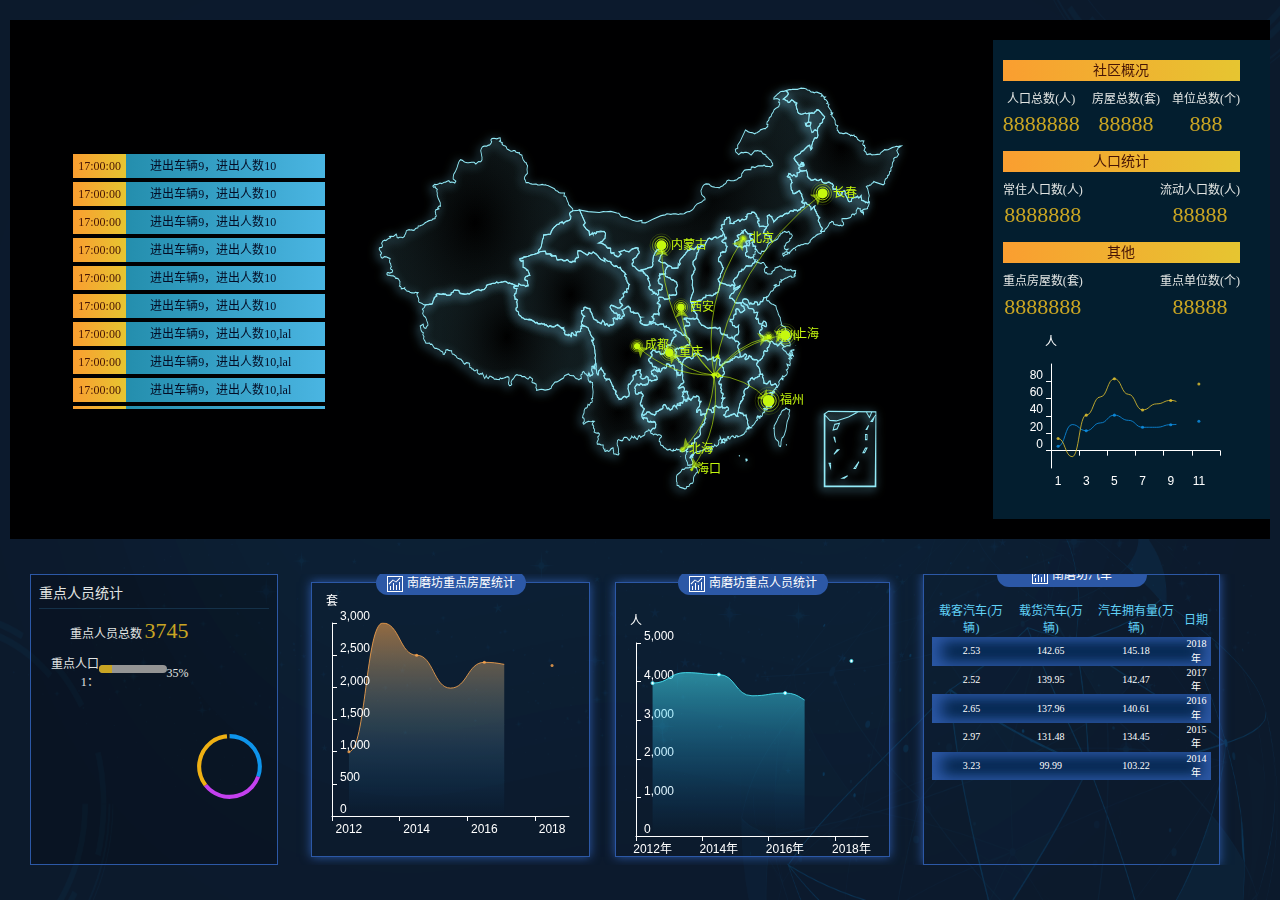
==== commit 60aff98a: "update" ====
--- a/index.html
+++ b/index.html
@@ -8,6 +8,7 @@
     <link href="css/bootstrap.css" rel="stylesheet">
     <link rel="stylesheet" href="css/base.css">
     <link rel="stylesheet" href="css/index.css">
+    <script type="text/javascript" src="js/rem.js"></script>
 
     <style>        
         .t_title{
--- a/css/index.css
+++ b/css/index.css
@@ -154,7 +154,7 @@
     text-align: center;
 }
 
-.center-left{
+.center-left {
     position: absolute;
     width: 20%;
     height: 50%;
@@ -165,6 +165,11 @@
     line-height: 2;
     z-index: 1;
 }
+
+.center-left::-webkit-scrollbar {
+        width:2px;
+        height:2px;
+    } 
 
 .center-left li {
     display: flex;
@@ -207,12 +212,13 @@
     flex-flow: row wrap;
     right: 0;
     top: 20px;
-    background: rgba(13, 31, 50, 0.7);
+    /* background: rgba(13, 31, 50, 0.7); */
+    background: rgba(14, 148, 234, 0.2);
     padding: 10px;
 }
 
 .main_right section {
-    width: calc(100% - 20px)
+    width: calc(100% - 20px);
 }
 
 .main_right h2 {
@@ -278,7 +284,9 @@
     box-sizing: border-box;
     /* border: 1px solid #2C58A6;
     box-shadow: 0 0 10px #2C58A6; */
-    background: rgba(0, 0, 1, 0.7);
+    /* background: rgba(0, 0, 1, 0.7); */
+    background-color: rgba(0, 0, 1, 0.2);
+    border: 1px solid #2C58A6;
 }
 
 .bottom_1 div {
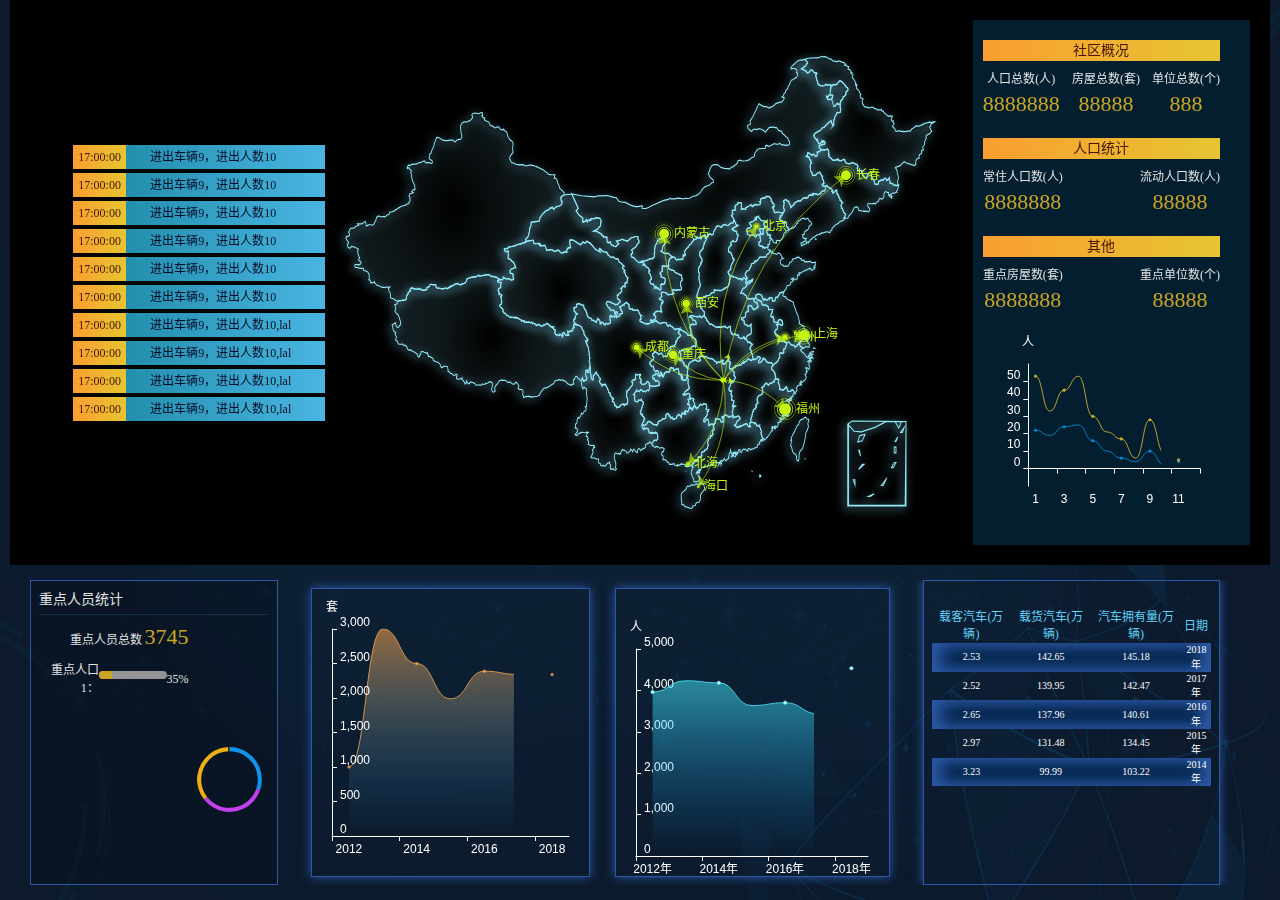
==== commit 9723d5e3: "update" ====
--- a/index.html
+++ b/index.html
@@ -173,29 +173,17 @@
         <div class="bottom_center fl">
             <div class="bottom_2 fl">
                 
-                <div class="main_title">
-                    <img src="img/t_7.png" alt="">
-                    南磨坊重点房屋统计
-                </div>
                 <div class=" t_btn8 chart" id="chart_2" style="height:100%;">
                    
                 </div>
             </div>
             <div class="bottom_3 fl">
                 
-                <div class="main_title">
-                    <img src="img/t_7.png" alt="">
-                    南磨坊重点人员统计
-                </div>
                 <div class="main_table t_btn2" id="chart_4" style="height:100%;"></div>
             </div>
         </div>
         <div class="bottom_4 fr">
             
-            <div class="main_title">
-                <img src="img/t_7.png" alt="">
-               南磨坊汽车
-            </div>
             <div class="main_table t_btn3">
                 <table>
                     <thead>
--- a/css/index.css
+++ b/css/index.css
@@ -3,8 +3,6 @@
     font-size: 22px;
 }
 .data_content{
-    padding-top: 20px;
-    padding-bottom: 20px;
     display: flex;
     position: absolute;
     left: 0;
@@ -20,12 +18,10 @@
 
 .data_main{
     width: calc(100% - 20px);
-    margin-bottom: 20px;
-    height: calc(65% - 40px);
+    height: calc(65% - 20px);
     display: flex;
     justify-content: space-between;
     overflow: hidden;
-    padding-top: 18px;
     position: relative;
     background: #000001;
 }
@@ -210,7 +206,7 @@
     bottom: 20px;
     display: inline-flex;
     flex-flow: row wrap;
-    right: 0;
+    right: 20px;
     top: 20px;
     /* background: rgba(13, 31, 50, 0.7); */
     background: rgba(14, 148, 234, 0.2);
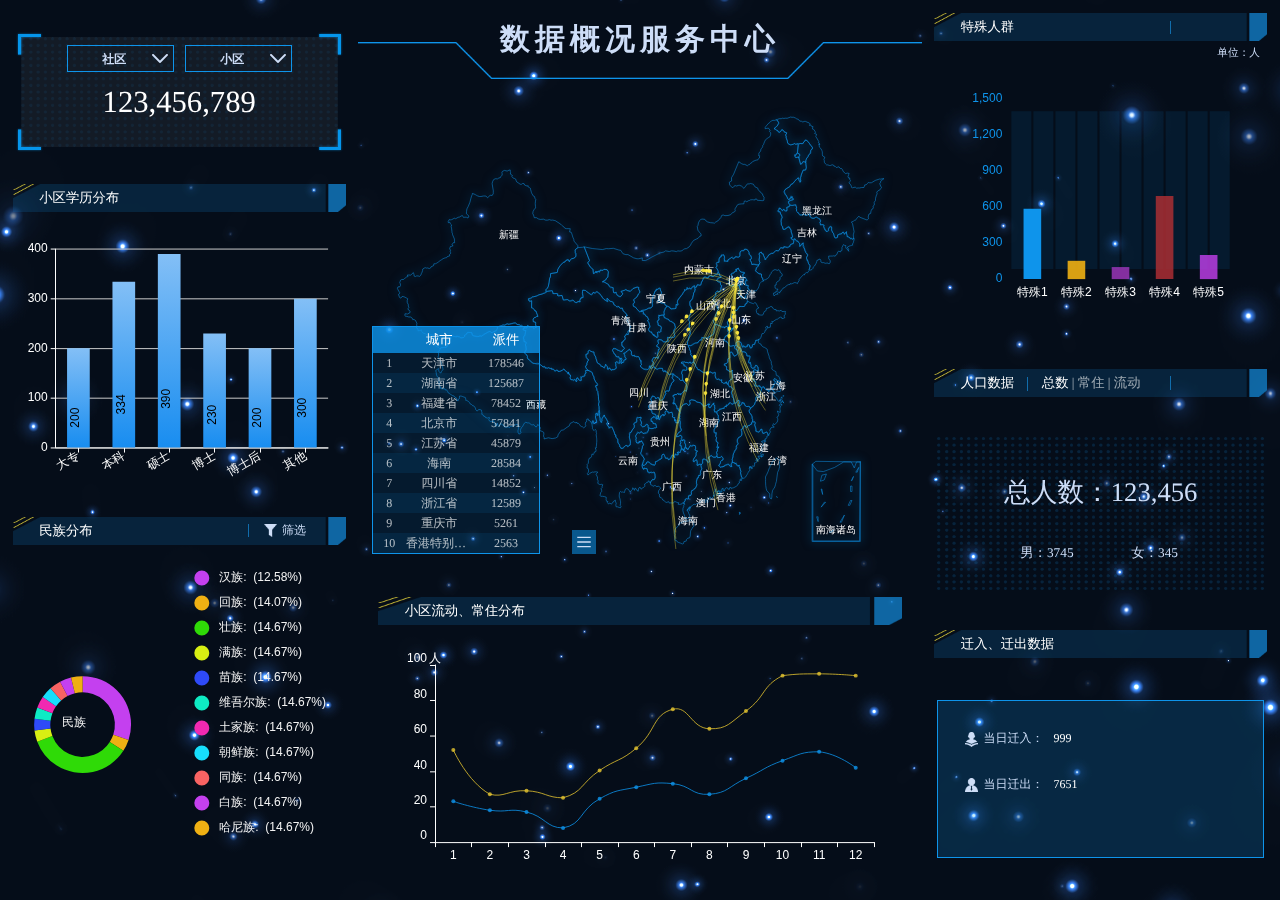
==== commit 399adac1: "update" ====
--- a/index.html
+++ b/index.html
@@ -1,247 +1,395 @@
 <!DOCTYPE html>
-<html lang="zh-CN">
+<html lang="en">
+
 <head>
-    <meta charset="utf-8">
-    <meta http-equiv="X-UA-Compatible" content="IE=edge">
-    <meta name="viewport" content="width=device-width, initial-scale=1">
-    <title>物流大数据平台</title>
-    <link href="css/bootstrap.css" rel="stylesheet">
-    <link rel="stylesheet" href="css/base.css">
-    <link rel="stylesheet" href="css/index.css">
+    <meta charset="UTF-8">
+    <meta http-equiv="X-UA-Compatible" content="IE=edge,chrome=1">
+    <meta name="renderer" content="webkit">
+    <meta name="viewport" content="width=device-width,initial-scale=1.0,user-scalable=no">
+
     <script type="text/javascript" src="js/rem.js"></script>
-
-    <style>        
-        .t_title{
-            width: 100%;
-            height: 100%;
-            text-align: center;
-            font-size: 2.5em;
-            line-height: 80px;
-            color: #fff;
-        }
-        #chart_map{
-            cursor: pointer;
-        }
-        .t_show{
-            position: absolute;
-            top: 0;
-            right: 0;
-            border-radius: 2px;
-            background: #2C58A6;
-            padding: 2px 5px;
-            color: #fff;
-            cursor: pointer;
-        }
-    </style>
+    <link rel="stylesheet" href="css/style.css">
+    <title>智慧物流服务中心-首页</title>
+    <link href="css/index_style.css" rel="stylesheet" type="text/css">
+<script src="js/jquery.min.js" type="text/javascript"></script>
 </head>
-<body>
-
-<!--heade
-<div class="header">
-    <div class="bg_header">
-        <div class="header_nav fl t_title">
-            物流大数据服务平台
-        </div> 
+
+<body style="visibility: hidden;">
+    <div class="header" id="demo">
+      <canvas id="canvas"></canvas> 
     </div>
-</div>-->
-
-<!--main-->
-<div class="data_content">
-    <div class="data_main">        
-        <div class="main_center">
-                <div class="center-left">
-                    <ul>
-                        <li>
-                            <span>17:00:00</span>
-                            <span>进出车辆9，进出人数10</span>
+    <div class="container-flex" tabindex="0" hidefocus="true">
+        <div class="box-left">
+            <div class="left-top">
+                <div class="current-num">
+                    <div>
+                        <div class="select" tabindex="0" hidefocus="true">
+                                <div class="select-div">
+                                    社区
+                                </div>
+                                <ul class="select-ul company" style="display: none;">
+                                    <li class="active" data-value="">公司</li>
+                                    <li data-value="1">顺丰</li>
+                                    <li data-value="2">京东</li>
+                                    <li data-value="2">EMS</li>
+                                </ul>
+                            </div>
+                            <div class="select" tabindex="0" hidefocus="true">
+                                <div class="select-div">
+                                    小区
+                                </div>
+                                <ul class="select-ul company" style="display: none;">
+                                    <li class="active" data-value="">公司</li>
+                                    <li data-value="1">顺丰</li>
+                                    <li data-value="2">京东</li>
+                                    <li data-value="2">EMS</li>
+                                </ul>
+                            </div>
+                    </div>
+                    <p>123,456,789</p>
+                </div>
+            </div>
+            <div class="left-center">
+                <div class="title-box">
+                    <h6>小区学历分布</h6>
+                </div>
+                <div class="chart-box" id="chart_1">
+                    <div></div>
+                </div>
+            </div>
+            <div class="left-bottom" class="select">
+                <div class="title-box">
+                    <h6>民族分布</h6>
+                    <img class="line-img" src="images/line-blue.png" alt="">
+                    <button id="filBtn"><img src="images/select_icon.png" alt="">筛选</button>
+                </div>
+                <div class="chart-box" id="chart_2">
+                    
+                </div>
+            </div>
+        </div>
+        <div class="box-center">
+            <div class="center-top">
+                <h1>数据概况服务中心</h1>
+            </div>
+            
+            <div class="center-center">
+                <div class="chart-box">
+                    <div id="chart4" style="width:100%;height:95%;"></div>
+                </div>
+                <div class="city-data">
+                   
+                    <ul class="ranking-box">
+                        <li><span></span>
+                            <p>城市</p>
+                            <p>派件</p>
                         </li>
-                        <li>
-                            <span>17:00:00</span>
-                            <span>进出车辆9，进出人数10</span>
-                        </li>
-                        <li>
-                            <span>17:00:00</span>
-                            <span>进出车辆9，进出人数10</span>
-                        </li>
-                        <li>
-                            <span>17:00:00</span>
-                            <span>进出车辆9，进出人数10</span>
-                        </li>
-                        <li>
-                            <span>17:00:00</span>
-                            <span>进出车辆9，进出人数10</span>
-                        </li>
-                        <li>
-                            <span>17:00:00</span>
-                            <span>进出车辆9，进出人数10</span>
-                        </li>
-                        <li>
-                            <span>17:00:00</span>
-                            <span>进出车辆9，进出人数10,lal</span>
-                        </li>
-                        <li>
-                            <span>17:00:00</span>
-                            <span>进出车辆9，进出人数10,lal</span>
-                        </li>
-                        <li>
-                            <span>17:00:00</span>
-                            <span>进出车辆9，进出人数10,lal</span>
-                        </li>
-                        <li>
-                            <span>17:00:00</span>
-                            <span>进出车辆9，进出人数10,lal</span>
-                        </li>
+                        <!--                        <li><span>1</span><p>上海</p><p>1sss25(万件)</p></li>-->
                     </ul>
-                </div>
-                <div id="chart_map" style="width:100%;height:100%;float:right;"></div>
+                    <div class="enlarge-box">
+                        <button class="enlarge-btn" id="fangda"></button>
+                        <ul class="modal-btn">
+                            <li>
+                                <div></div>1</li>
+                            <li>
+                                <div></div>2</li>
+                            <li>
+                                <div></div>3</li>
+                            <li>
+                                <div></div>4</li>
+                            <li>
+                                <div></div>5</li>
+                            <li>
+                                <div></div>6</li>
+                        </ul>
+                    </div>
+                </div>
+            </div>
+            <div class="center-bottom">
+                <div class="title-box">
+                    <h6>小区流动、常住分布</h6>
+                </div>
+                <div class="chart-box" id="chart_3">
+
+                </div>
+            </div>
         </div>
-        <div class="main_right">
-           <section>
-               <h2>社区概况</h2>
-               <div class="right-con">
-                <p>
-                    <span>人口总数(人)</span><br>
-                    <span class="text-import">8888888</span>
-                </p>
-                <p>
-                    <span>房屋总数(套)</span><br>
-                    <span class="text-import">88888</span>
-                </p>
-                <p>
-                    <span>单位总数(个)</span><br>
-                    <span class="text-import">888</span>
-                </p>
-            </div>
-           </section>
-           <section>
-                <h2>人口统计</h2>
-                <div class="right-con">
-                 <p>
-                     <span>常住人口数(人)</span><br>
-                     <span class="text-import">8888888</span>
-                 </p>
-                 <p>
-                     <span>流动人口数(人)</span><br>
-                     <span class="text-import">88888</span>
-                 </p>
-             </div>
-            </section>
-            <section>
-                <h2>其他</h2>
-                <div class="right-con">
-                    <p>
-                        <span>重点房屋数(套)</span><br>
-                        <span class="text-import">8888888</span>
+        <div class="box-right">
+            <div class="right-top">
+                <div class="title-box">
+                    <h6 id="barTitle">特殊人群</h6>
+                    <img class="line-img" src="images/line-blue.png" alt="">
+                    <!-- <button data-state=1 id="tabBtn"><img src="images/chart_icon.png" alt=""><span>图表</span></button> -->
+                </div>
+                <p class="unit">单位：人</p>
+                <div class="chart-box">
+                    <div id="chart_4" style="width:100%;height:100%;"></div>
+                </div>
+                <div class="data-box" style="display:none;">
+                    <table class="table1">
+                        <tr>
+                            <td>入库件</td>
+                            <td colspan="3" class="table-data dph-data1">0</td>
+                        </tr>
+                        <tr class="bg-color">
+                            <td rowspan="2">在库件</td>
+                            <td rowspan="2" class="table-data dph-data2">0</td>
+                            <td>正常件</td>
+                            <td class="table-data dph-data3">0</td>
+                        </tr>
+                        <tr class="bg-color">
+                            <td>滞留件</td>
+                            <td class="table-data dph-data5">0</td>
+                        </tr>
+                        <tr>
+                            <td rowspan="2">出库件</td>
+                            <td rowspan="2" class="dph-data6">0</td>
+                            <td>派送件</td>
+                            <td class="table-data dph-data7">0</td>
+                        </tr>
+                        <tr>
+                            <td>自提件</td>
+                            <td class="table-data dph-data8">0</td>
+                        </tr>
+                        <tr class="bg-color">
+                            <td>退签件</td>
+                            <td colspan="3" class="table-data dph-data9">0</td>
+                        </tr>
+                        <tr>
+                            <td>丢失件</td>
+                            <td colspan="3" class="table-data dph-data4">0</td>
+                        </tr>
+                    </table>
+                    <table class="table1" style="display:none;">
+                        <tr>
+                            <td>入库件</td>
+                            <td colspan="3" class="table-data mail-data1">1</td>
+                        </tr>
+                        <tr class="bg-color">
+                            <td rowspan="2">在库件</td>
+                            <td rowspan="2" class="table-data mail-data2">1</td>
+                            <td>正常件</td>
+                            <td class="table-data mail-data7">1</td>
+                        </tr>
+                        <tr class="bg-color">
+                            <td>滞留件</td>
+                            <td class="table-data mail-data4">1</td>
+                        </tr>
+
+                        <tr>
+                            <td>出库件</td>
+                            <td colspan="3" class="mail-data6">1</td>
+                        </tr>
+                        <tr class="bg-color">
+                            <td>丢失件</td>
+                            <td colspan="3" class="mail-data3">1</td>
+                        </tr>
+                        <tr>
+                            <td>撤销件</td>
+                            <td colspan="3" class="table-data mail-data5">1</td>
+                        </tr>
+                    </table>
+                </div>
+            </div>
+            <div class="right-center">
+                <div class="title-box">
+                    <p id="switchBtn">
+                        <span class="active" data-dataType="income">人口数据</span>
+                        <img class="line-img" src="images/line-blue.png" alt="">
+                        <span data-dataType="expend">
+                            <a class="selected" type="total">总数</a> | 
+                            <a type="permanent">常住</a> | 
+                            <a type="floating">流动</a>
+                        </span>
                     </p>
-                    <p>
-                        <span>重点单位数(个)</span><br>
-                        <span class="text-import">88888</span>
-                    </p>
-                </div>
-            </section>
-            <section style="height: 40%;">
-                <div id="chart_5" style="width: 100%;height: 100%;"></div>
-            </section>
+                    <img class="line-img" src="images/line-blue.png" alt="">
+                    <!-- <button id="dateBtn"><img src="images/data_icon.png" alt="">日期</button> -->
+                </div>
+                <div class="data-box">
+                    <div class="data-number">
+                        
+                        <div class="data-number-center">总人数：<span id="personDataSum">123,456 </span></div>
+                        <div class="data-number-bottom">
+                            <p>
+                                <span>男：</span>
+                                <span id="personDataMale">3745</span>
+                            </p>
+                            <p>
+                                <span>女：</span>
+                                <span id="personDataFemale">345</span>
+                            </p>
+                        </div>
+                    </div>
+                    
+                </div>
+            </div>
+            <div class="right-bottom">
+                <div class="title-box">
+                        <h6>迁入、迁出数据</h6>
+                    <!-- <button id="setBtn"><img src="images/settings_icon.png" alt="">设置</button> -->
+                </div>
+                <div class="data-box">
+                    <div class="settings-box">
+                        <p><img src="images/teacher_icon.png" alt="">当日迁入：<span id="name_a">999</span><span id="date_a"></span></p>
+                        <p><img src="images/people_iocn.png" alt="">当日迁出：<span id="lea_a">7651</span></p>
+                    </div>
+                </div>
+            </div>
         </div>
     </div>
-
-
     
-    <div class="data_bottom">
-        <div class="bottom_1 fl t_btn5" style="cursor: pointer;">
-            <h2>重点人员统计</h2>
-            <div style="width:65%">
-                <p>
-                    <span>重点人员总数</span>
-                    <span class="text-import">3745</span>
-                </p>
-
-                <div>
-                    <ul id="personPercent" class="percent-box">
-                        <li>
-                            <span>重点人口1：</span>
-                            <p>
-                                <span></span>
-                            </p>
-                            <span>35%</span>
-                        </li>
-                    </ul>
-                </div>
-            </div>
-            <div id="chart_1" class="echart chart fr" style="width:35%;height: 100%;margin-top: 15px;"></div>
-        </div>
-        <div class="bottom_center fl">
-            <div class="bottom_2 fl">
-                
-                <div class=" t_btn8 chart" id="chart_2" style="height:100%;">
-                   
-                </div>
-            </div>
-            <div class="bottom_3 fl">
-                
-                <div class="main_table t_btn2" id="chart_4" style="height:100%;"></div>
-            </div>
-        </div>
-        <div class="bottom_4 fr">
-            
-            <div class="main_table t_btn3">
-                <table>
-                    <thead>
-                    <tr>
-                        <th>载客汽车(万辆)</th>
-                        <th>载货汽车(万辆)</th>
-                        <th>汽车拥有量(万辆)</th>
-                        <th>日期</th>
-                    </tr>
-                    </thead>
-                    <tbody>
-                    <tr>
-                        <td>2.53</td>
-                        <td>142.65</td>
-                        <td>145.18</td>
-                        <td>2018年</td>
-                    </tr>
-                    <tr>
-                        <td>2.52</td>
-                        <td>139.95</td>
-                        <td>142.47</td>
-                        <td>2017年</td>
-                    </tr>
-                    <tr>
-                        <td>2.65</td>
-                        <td>137.96</td>
-                        <td>140.61</td>
-                        <td>2016年</td>
-                    </tr>
-                    <tr>
-                        <td>2.97</td>
-                        <td>131.48</td>
-                        <td>134.45</td>
-                        <td>2015年</td>
-                    </tr>
-                    <tr>
-                        <td>3.23</td>
-                        <td>99.99</td>
-                        <td>103.22</td>
-                        <td>2014年</td>
-                    </tr>
-                    </tbody>
-                </table>
-            </div>
-        </div>
-    </div>
-</div>
-
 </body>
-<script src="js/jquery-2.2.1.min.js"></script>
-<script src="js/bootstrap.min.js"></script>
-<script src="js/common.js"></script>
-<script src="js/echarts.min.js"></script>
-<script src="js/dataTool.js"></script>
-<script src="js/index.js"></script>
-<script src="js/china.js"></script>
-<script src="js/hunan.js"></script>
-<script>
-    
+<script type="text/javascript" src="js/jquery-3.3.1.min.js"></script>
+<script type="text/javascript" src="js/layer/layer.min.js"></script>
+<script type="text/javascript" src="js/layer/laydate/laydate.js"></script>
+<script type="text/javascript" src="js/echarts.min.js"></script>
+<script type="text/javascript" src="js/china.js"></script>
+<script type="text/javascript" src="js/data/guangdong.js"></script>
+<script type="text/javascript" src="js/page.js"></script>
+<!-- <script type="text/javascript" src="js/base.js"></script> -->
+
+<script type="text/javascript">
+    $('document').ready(function () {
+        $("body").css('visibility', 'visible');
+    })
+
+    var dataPerson = {
+        total:{
+            sum: 82348,
+            male: 1254,
+            female: 4578
+        },
+        floating: {
+            sum: 22348,
+            male: 1254,
+            female: 4578
+        },
+        permanent: {
+            sum: 32348,
+            male: 1254,
+            female: 4578
+        }
+    }
+
+
+    $("#switchBtn a").click(function(){
+        if(!$(this).hasClass("selected")){
+            $(".selected").removeClass("selected");
+            $(this).addClass("selected");
+            var type = $(this).attr('type');
+            $("#personDataSum").html(dataPerson[type].sum);
+            $("#personDataMale").html(dataPerson[type].male);
+            $("#personDataFemale").html(dataPerson[type].female);
+        }
+    });
+
+
+//宇宙特效
+"use strict";
+var canvas = document.getElementById('canvas'),
+  ctx = canvas.getContext('2d'),
+  w = canvas.width = window.innerWidth,
+  h = canvas.height = window.innerHeight,
+
+  hue = 217,
+  stars = [],
+  count = 0,
+  maxStars = 300;//星星数量
+
+var canvas2 = document.createElement('canvas'),
+  ctx2 = canvas2.getContext('2d');
+canvas2.width = 100;
+canvas2.height = 100;
+var half = canvas2.width / 2,
+  gradient2 = ctx2.createRadialGradient(half, half, 0, half, half, half);
+gradient2.addColorStop(0.025, '#CCC');
+gradient2.addColorStop(0.1, 'hsl(' + hue + ', 61%, 33%)');
+gradient2.addColorStop(0.25, 'hsl(' + hue + ', 64%, 6%)');
+gradient2.addColorStop(1, 'transparent');
+
+ctx2.fillStyle = gradient2;
+ctx2.beginPath();
+ctx2.arc(half, half, half, 0, Math.PI * 2);
+ctx2.fill();
+
+// End cache
+
+function random(min, max) {
+  if (arguments.length < 2) {
+    max = min;
+    min = 0;
+  }
+
+  if (min > max) {
+    var hold = max;
+    max = min;
+    min = hold;
+  }
+
+  return Math.floor(Math.random() * (max - min + 1)) + min;
+}
+
+function maxOrbit(x, y) {
+  var max = Math.max(x, y),
+    diameter = Math.round(Math.sqrt(max * max + max * max));
+  return diameter / 2;
+  //星星移动范围，值越大范围越小，
+}
+
+var Star = function() {
+
+  this.orbitRadius = random(maxOrbit(w, h));
+  this.radius = random(60, this.orbitRadius) / 8; 
+  //星星大小
+  this.orbitX = w / 2;
+  this.orbitY = h / 2;
+  this.timePassed = random(0, maxStars);
+  this.speed = random(this.orbitRadius) / 500000; 
+  //星星移动速度
+  this.alpha = random(2, 10) / 10;
+
+  count++;
+  stars[count] = this;
+}
+
+Star.prototype.draw = function() {
+  var x = Math.sin(this.timePassed) * this.orbitRadius + this.orbitX,
+    y = Math.cos(this.timePassed) * this.orbitRadius + this.orbitY,
+    twinkle = random(10);
+
+  if (twinkle === 1 && this.alpha > 0) {
+    this.alpha -= 0.05;
+  } else if (twinkle === 2 && this.alpha < 1) {
+    this.alpha += 0.05;
+  }
+
+  ctx.globalAlpha = this.alpha;
+  ctx.drawImage(canvas2, x - this.radius / 2, y - this.radius / 2, this.radius, this.radius);
+  this.timePassed += this.speed;
+}
+
+for (var i = 0; i < maxStars; i++) {
+  new Star();
+}
+
+function animation() {
+  ctx.globalCompositeOperation = 'source-over';
+  ctx.globalAlpha = 0.5; //尾巴
+  ctx.fillStyle = 'hsla(' + hue + ', 64%, 6%, 2)';
+  ctx.fillRect(0, 0, w, h)
+
+  ctx.globalCompositeOperation = 'lighter';
+  for (var i = 1, l = stars.length; i < l; i++) {
+    stars[i].draw();
+  };
+
+  window.requestAnimationFrame(animation);
+}
+
+animation();
+
 </script>
+
+
+
 </html>--- a/css/style.css
+++ b/css/style.css
@@ -0,0 +1,1566 @@
+/** 初始化 **/
+
+html,
+body {
+    width: 100%;
+    height: 100%;
+}
+
+body,
+div,
+dl,
+dt,
+dd,
+ul,
+ol,
+li,
+h1,
+h2,
+h3,
+h4,
+h5,
+h6,
+input,
+button,
+textarea,
+p,
+blockquote,
+th,
+td,
+form,
+pre {
+    margin: 0;
+    padding: 0;
+    -webkit-tap-highlight-color: rgba(0, 0, 0, 0);
+    color: #333;
+}
+
+body {
+    -webkit-font-feature-settings: 'kern' 1;
+    -moz-font-feature-settings: 'kern' 1;
+    -o-font-feature-settings: 'kern' 1;
+    text-rendering: geometricPrecision;
+    font-family: "Microsoft YaHei";
+}
+
+a:active,
+a:hover {
+    outline: 0
+}
+
+img {
+    display: inline-block;
+    border: none;
+    vertical-align: middle;
+}
+
+li {
+    list-style: none;
+}
+
+table {
+    border-collapse: collapse;
+    border-spacing: 0;
+}
+
+h1,
+h2,
+h3 {
+    font-size: 14px;
+    font-weight: 400;
+}
+
+h4,
+h5,
+h6 {
+    font-size: 100%;
+    font-weight: 400;
+}
+
+button,
+input,
+select,
+textarea {
+    font-size: 100%;
+}
+
+input,
+button,
+textarea,
+select,
+optgroup,
+option {
+    font-family: inherit;
+    font-size: inherit;
+    font-style: inherit;
+    font-weight: inherit;
+    outline: 0;
+}
+
+pre {
+    white-space: pre-wrap;
+    white-space: -moz-pre-wrap;
+    white-space: -pre-wrap;
+    white-space: -o-pre-wrap;
+    word-wrap: break-word;
+}
+
+
+/** 滚动条 **/
+
+::-webkit-scrollbar {
+    width: 5px;
+    height: 10px;
+}
+
+::-webkit-scrollbar-button:vertical {
+    display: none;
+}
+
+::-webkit-scrollbar-track,
+::-webkit-scrollbar-corner {
+    background-color: rgba(14, 148, 234, 0.2);
+}
+
+::-webkit-scrollbar-thumb {
+    border-radius: 0;
+    background-color: rgba(0, 0, 0, .3);
+}
+
+::-webkit-scrollbar-thumb:vertical:hover {
+    background-color: rgba(0, 0, 0, .35);
+}
+
+::-webkit-scrollbar-thumb:vertical:active {
+    background-color: rgba(0, 0, 0, .38);
+}
+
+
+/*下拉框*/
+
+.select {
+    width: 1.6rem;
+    height: 0.4rem;
+    position: relative;
+    font-size: 0.18rem;
+    color: #cdddf7;
+    outline: none;
+}
+
+.select-div {
+    box-sizing: border-box;
+    width: 1.6rem;
+    height: 0.4rem;
+    line-height: 0.4rem;
+    border: 1px solid #0E94EA;
+    background: url(../images/arrow.png) 95% center no-repeat;
+    cursor: default;
+    position: absolute;
+    top: 0;
+    left: 0;
+    color: #cdddf7;
+    padding-right: 12px;
+}
+
+.select-ul {
+    position: absolute;
+    width: 1.6rem;
+    top: 0.5rem;
+    left: 0;
+    z-index: 10;
+    display: none;
+}
+
+.select-ul.company {
+    height: 1.2rem;
+    overflow-y: auto;
+}
+
+.select-ul>li {
+    height: 0.4rem;
+    line-height: 0.4rem;
+    padding-left: 10px;
+    box-sizing: border-box;
+    background-color: rgba(14, 148, 234, 0.2);
+    cursor: default;
+    color: #cdddf7;
+}
+
+.select-ul>li.active,
+.select-ul>li:hover {
+    color: white;
+    background: #0e94eb;
+}
+
+.select-ul>li {
+    width: 1.6rem;
+}
+
+.data-box {
+    width: 4.9rem;
+    position: absolute;
+    margin: auto;
+    top: 0.42rem;
+    bottom: 0;
+    left: 0;
+    right: 0;
+}
+
+.chart-box {
+    position: absolute;
+    top: 0.42rem;
+    bottom: 0;
+    width: 90%;
+    margin: auto;
+    left: 0;
+    right: 0;
+    height: auto;
+}
+
+.container-flex {
+    width: 100%;
+    height: 100%;
+    background: url(../images/index_bg.png) left top no-repeat;
+    background-size: 100% 100%;
+    display: flex;
+    flex-flow: row nowrap;
+    justify-content: center;
+    outline: none;
+}
+
+.box-left {
+    width: 28%;
+    height: 100%;
+    background: url(../images/line_img.png) top right repeat-y;
+}
+
+.left-top {
+    width: 100%;
+    height: 20.4%;
+    position: relative;
+}
+
+.left-top>.current-num {
+    width: 4.9rem;
+    height: 1.8rem;
+    position: absolute;
+    margin: auto;
+    top: 0;
+    left: 0;
+    bottom: 0;
+    right: 0;
+    background: url(../images/border_bg01.png) top left no-repeat;
+    background-size: 100% 100%;
+}
+
+.left-top>.current-num .select {
+    display: inline-block;
+    margin: 0.2rem 4px 0;
+}
+
+.current-num>div {
+    width: 100%;
+    height: 0.8rem;
+    line-height: 0.8rem;
+    text-align: center;
+    /* background: url(../images/title_bg01.png) center center no-repeat; */
+    font-size: 0.2rem;
+    color: #0e94ea;
+    background-size: 1.8rem 0.25rem;
+    font-weight: 900;
+}
+
+.current-num>p {
+    font-size: 0.46rem;
+    text-align: center;
+    color: white;
+}
+
+.left-center {
+    width: 100%;
+    height: 37%;
+    position: relative;
+}
+
+.pie-chart>div {
+    float: left;
+    width: 50%;
+    height: 100%;
+    position: relative;
+}
+
+.pie-data {
+    height: 2.25rem;
+    position: absolute;
+    margin: auto;
+    top: 0;
+    left: 0;
+    width: 100%;
+    bottom: 0;
+    display: flex;
+    align-items: center;
+    flex-flow: row wrap;
+    overflow-y: auto;
+    padding-right: 5px;
+}
+
+.pie-data p {
+    width: 100%;
+    height: 0.45rem;
+    line-height: 0.45rem;
+    font-size: 0.2rem;
+    color: #cdddf7;
+    display: flex;
+    flex-flow: row nowrap;
+    justify-content: space-around;
+    cursor: default;
+}
+
+.pie-data p>span {
+    width: 0;
+    flex-grow: 1;
+    margin: 0 5px;
+    text-align: left;
+    overflow: hidden;
+    text-overflow: ellipsis;
+    white-space: nowrap;
+}
+
+.pie-data p>.pie-number {
+    flex-grow: 2;
+}
+
+.legend {
+    display: inline-block;
+    width: 0.2rem;
+    height: 0.16rem;
+    line-height: 0.2rem;
+    border-radius: 2px;
+    background: white;
+}
+
+.left-bottom {
+    width: 100%;
+    height: 42.6%;
+    position: relative;
+}
+
+.filter-con {
+    width: 100%;
+    height: 0.4rem;
+    position: absolute;
+    float: left;
+    top: 10px;
+    left: 0;
+    display: none;
+    flex-flow: row nowrap;
+    justify-content: space-between;
+    /*    visibility: hidden;*/
+    z-index: 999;
+}
+
+.pop-filter {
+    width: 5.2rem;
+    top: 1.1rem;
+    left: 0.5rem;
+}
+
+.pop-filters {
+    width: 5.2rem;
+    top: 1.1rem;
+    left: 0.5rem;
+}
+
+.gd-map {
+    width: 100%;
+    height: 90%;
+}
+
+.box-center {
+    width: 44%;
+    height: 100%;
+    /*    background: green;*/
+}
+
+.center-top {
+    width: 100%;
+    height: 8.8%;
+    position: relative;
+    top: 0;
+    left: 0;
+    background: url(../images/title_border.png) bottom center no-repeat;
+    display: flex;
+    justify-content: center;
+    align-items: center;
+    background-size: 100%;
+}
+
+.center-top>h1 {
+    color: #cdddf7;
+    font-size: 0.45rem;
+    font-weight: 900;
+    letter-spacing: 5px;
+}
+
+.center-center {
+    width: 100%;
+    height: 55%;
+    display: flex;
+    flex-flow: row nowrap;
+    justify-content: center;
+    align-items: center;
+    position: relative;
+}
+
+.weather-box {
+    width: 4.1rem;
+    height: 1.1rem;
+    border: 1px solid #0E94EA;
+    display: flex;
+    flex-flow: row nowrap;
+    justify-content: space-around;
+    align-items: center;
+}
+
+.weather-box>.data {
+    width: 2.19rem;
+    height: 0.65rem;
+    border-right: 2px solid #cdddf7;
+}
+
+.data>p {
+    font-size: 0.16rem;
+    margin: 0 5px;
+    color: #cdddf7;
+    text-align: center;
+    margin: 0;
+}
+
+.data>p>span {
+    margin: 0 5px;
+}
+
+.data>p.time {
+    font-size: 0.42rem;
+    height: 0.42rem;
+    line-height: 0.42rem;
+}
+
+.weather-box>.weather {
+    width: 1.8rem;
+    height: 0.65rem;
+    display: flex;
+    flex-flow: row nowrap;
+    justify-content: space-around;
+    align-items: center;
+    margin-left: 10px;
+}
+
+.weather>img {
+    height: 100%;
+}
+
+.weather>div {
+    width: 1.8rem;
+    height: 100%;
+}
+
+.weather>div>p {
+    font-size: 0.12rem;
+    color: #cdddf7;
+    overflow: hidden;
+    text-overflow: ellipsis;
+    white-space: nowrap;
+    height: 0.24rem;
+    line-height: 0.24rem;
+}
+
+.weather>div>p.active {
+    color: white;
+    font-size: 0.16rem;
+}
+
+.select-box {
+    width: 3.4rem;
+    height: 1.1rem;
+    box-sizing: border-box;
+    position: relative;
+}
+
+.select-pop {
+    width: 1.6rem;
+}
+
+.select-box>ul,
+.select-pop>ul {
+    width: 1.6rem;
+    height: 0.4rem;
+    font-size: 0.18rem;
+    overflow: hidden;
+    border: 1px solid #0E94EA;
+    position: absolute;
+    top: 0;
+    left: 0;
+}
+
+.select-box>ul>li,
+.select-pop>ul>li {
+    width: 0.8rem;
+    height: 0.4rem;
+    line-height: 0.4rem;
+    text-align: center;
+    float: left;
+    color: #cdddf7;
+    cursor: pointer;
+}
+
+.select-box>ul>li.active,
+.select-pop>ul>li.active {
+    background: #0e94eb;
+    color: white;
+}
+
+.select-box>div {
+    width: 100%;
+    height: 0.4rem;
+    position: absolute;
+    bottom: 0;
+    left: 0;
+    display: flex;
+    flex-flow: row nowrap;
+    justify-content: space-between;
+}
+
+.center-bottom {
+    width: 100%;
+    height: 31.2%;
+    position: relative;
+    margin-top: 4%;
+}
+
+.center-center>.city-data {
+    width: 8.05rem;
+    height: 100%;
+    margin: auto;
+    position: absolute;
+}
+
+.city-box {
+    width: 1.8rem;
+    /*    height: 1.9rem;*/
+    border: 1px solid #0e94ea;
+    position: absolute;
+    top: 0;
+    left: 0;
+}
+
+.city-box>p {
+    height: 0.4rem;
+    line-height: 0.4rem;
+    text-align: center;
+    border-bottom: 1px solid #0e94ea;
+    font-size: 0.18rem;
+    color: #cdddf7;
+    box-sizing: border-box;
+}
+
+.city-box>p>span {
+    color: #d09d26;
+}
+
+.city-btn {
+    width: 100%;
+    /*    height: 0.5rem;*/
+    display: flex;
+    flex-flow: row wrap;
+    align-items: center;
+    justify-content: space-around;
+    overflow: hidden;
+}
+
+.city-btn>li,
+.city-div>li {
+    font-size: 0.14rem;
+    height: 0.2rem;
+    line-height: 0.2rem;
+    float: left;
+    color: white;
+    margin: 0.02rem 0;
+    padding: 0 0.03rem;
+    cursor: pointer;
+}
+
+.city-btn>li.active,
+.city-btn>li:hover,
+.city-div>li.active,
+.city-div>li:hover {
+    background: #0e94ea;
+}
+
+.city-div {
+    width: 100%;
+    height: 1rem;
+    display: flex;
+    flex-flow: row wrap;
+    /*    align-items: center;*/
+    justify-content: flex-start;
+    overflow-y: auto;
+}
+
+.city-div>li {
+    padding: 0 0.05rem;
+    text-align: center;
+}
+
+.ranking-box {
+    width: 2.5rem;
+    border: 1px solid #0e94ea;
+    position: absolute;
+    left: 0;
+    bottom: 20px;
+    background-color: rgba(14, 148, 235, 0.102);
+}
+
+.ranking-box>li {
+    width: 100%;
+    height: 0.3rem;
+    line-height: 0.3rem;
+    display: flex;
+    flex-flow: row nowrap;
+    justify-content: space-around;
+    font-size: 0.18rem;
+    color: rgba(255, 255, 255, .7);
+}
+
+.ranking-box>li>span {
+    width: 0;
+    flex-grow: 1;
+    text-align: center;
+}
+
+.ranking-box>li>p {
+    width: 0;
+    flex-grow: 2;
+    color: rgba(255, 255, 255, .7);
+    text-align: center;
+    overflow: hidden;
+    text-overflow: ellipsis;
+    white-space: nowrap;
+}
+
+.ranking-box>li:nth-child(2n+1) {
+    background: rgba(14, 148, 235, 0.102);
+}
+
+.ranking-box>li:first-child {
+    height: 0.4rem;
+    line-height: 0.4rem;
+    font-size: 0.2rem;
+    background: rgba(14, 148, 235, 0.8);
+}
+
+.ranking-box>li:first-child>p {
+    color: white;
+}
+
+.box-right {
+    width: 28%;
+    height: 100%;
+    background: url(../images/line_img.png) top left repeat-y;
+}
+
+.right-top {
+    width: 100%;
+    height: 41%;
+    box-sizing: border-box;
+    padding-top: 0.2rem;
+    position: relative;
+}
+
+.right-top>.data-box,
+.right-top>.chart-box {
+    top: 1rem;
+}
+
+.table1 {
+    font-size: 0.16rem;
+    border: 1px solid #0e94ea;
+    border-top: none;
+    border-right: none;
+    margin: auto;
+}
+
+.table1 tr {
+    border-top: 1px solid #0e94ea;
+    background: rgba(14, 148, 234, 0.1);
+}
+
+.table1 tr.bg-color {
+    background: rgba(14, 148, 234, 0.2);
+}
+
+.table1 tr td {
+    border-right: 1px solid #0e94ea;
+    height: 0.4rem;
+    line-height: 0.4rem;
+    color: #cdddf7;
+    text-align: center;
+}
+
+.table1 tr td.data-table {
+    color: #fff;
+}
+
+.table1 tr td:nth-child(2n+1) {
+    width: 1rem;
+}
+
+.table1 tr td:nth-child(2n) {
+    width: 1.4rem;
+}
+
+.table2 {
+    font-size: 0.16rem;
+    border: 1px solid #0e94ea;
+    border-top: none;
+    border-right: none;
+    margin: auto;
+}
+
+.table2 tr {
+    border-top: 1px solid #0e94ea;
+    background: rgba(14, 148, 234, 0.1);
+}
+
+.table2 tr.bg-color {
+    background: rgba(14, 148, 234, 0.2);
+}
+
+.table2 tr td {
+    border-right: 1px solid #0e94ea;
+    height: 0.6rem;
+    line-height: 0.6rem;
+    color: #cdddf7;
+    text-align: center;
+}
+
+.table2tr td.data-table {
+    color: #fff;
+}
+
+.table2 tr td:nth-child(2n+1) {
+    width: 1.8rem;
+}
+
+.table2 tr td:nth-child(2n) {
+    width: 2.5rem;
+}
+
+.right-center {
+    width: 100%;
+    height: 29%;
+    position: relative;
+    font-size: 0.2rem;
+    color: #cdddf7;
+}
+
+.time-box {
+    width: 3.9rem;
+    height: 0.4rem;
+    position: absolute;
+    top: 5px;
+    right: 0;
+    overflow: hidden;
+    z-index: 10;
+    display: none;
+}
+
+.time-div {
+    float: left;
+    width: 1.8rem;
+    height: 0.4rem;
+    position: relative;
+}
+
+.time-div.end {
+    float: right;
+}
+
+.time-div>img {
+    width: 0.2rem;
+    height: 0.2rem;
+    margin: auto;
+    position: absolute;
+    top: 0;
+    bottom: 0;
+    right: 0.1rem;
+}
+
+.time-input {
+    width: 1.8rem;
+    height: 0.4rem;
+    box-sizing: border-box;
+    border: 1px solid #0E94EA;
+    font-size: 0.16rem;
+    background: rgba(14, 148, 234, 0.2);
+    position: absolute;
+    top: 0;
+    left: 0;
+    color: #cdddf7;
+    padding-left: 10px;
+}
+
+.data-box>.data-number {
+    width: 4.9rem;
+    height: 2.3rem;
+    position: absolute;
+    margin: auto;
+    top: 0;
+    left: 0;
+    right: 0;
+    bottom: 0;
+    background: url(../images/bg_img03.png) top left no-repeat;
+    background-size: 100% 100%;
+    color: #cdddf7;
+    font-size: 0.4rem;
+    line-height: 2.3rem;
+    text-align: center;
+    display: flex;
+    flex-wrap: wrap;
+    justify-content: space-between;
+    align-items: center;
+    padding: 5% 0;
+    box-sizing: border-box;
+}
+
+.data-box>.data-number>div {
+    width: 100%;
+    height: 30%;
+    display: inline-flex;
+    justify-content: center;
+    align-items: center;
+    color: #cdddf7;
+}
+
+.data-box>.data-number .data-number-center {
+    height: 60%;
+}
+
+.data-box>.data-number p {
+    display: inline-flex;
+    color: #cdddf7;
+    font-size: 0.2rem;
+    line-height: 0.6rem;
+    height: 0.6rem;
+    width: 33%;
+    justify-content: center;
+}
+
+.right-bottom {
+    width: 100%;
+    height: 30%;
+    position: relative;
+}
+
+.data-box>.settings-box {
+    box-sizing: border-box;
+    width: 4.9rem;
+    height: 2.38rem;
+    position: absolute;
+    margin: auto;
+    top: 0;
+    left: 0;
+    right: 0;
+    bottom: 0;
+    background-color: rgba(14, 148, 234, 0.2);
+    border: 1px solid #0E94EA;
+    color: white;
+    font-size: 0.18rem;
+    overflow: hidden;
+}
+
+.settings-box>p {
+    color: #cdddf7;
+    margin-bottom: 0.46rem;
+    padding-left: 0.4rem;
+    height: 0.22rem;
+    line-height: 0.22rem;
+}
+
+.settings-box>p:first-child {
+    padding-top: 0.46rem;
+}
+
+.settings-box>div {
+    display: flex;
+    flex-flow: row nowrap;
+    align-items: center;
+    justify-content: center;
+    padding-top: 0.2rem;
+}
+
+.settings-box>div>p {
+    width: 2.9rem;
+    font-size: 0.14rem;
+    padding: 0;
+    color: #cdddf7;
+}
+
+.settings-box>p>img {
+    width: 0.2rem;
+    height: 0.22rem;
+    margin-right: 5px;
+}
+
+.settings-box>p>span,
+.settings-box>div>p>span {
+    color: white;
+    margin: 0 0.15rem;
+}
+
+.settings-box>div>img {
+    height: 0.2rem;
+    margin: 0 0.05rem;
+}
+
+.config {
+    text-decoration: underline;
+    cursor: pointer;
+}
+
+.settings-box>form label {
+    color: #cdddf7;
+    margin-right: 10px;
+}
+
+.four-f {
+    letter-spacing: 0.045rem;
+}
+
+.settings-box>form input {
+    width: 1.2rem;
+    height: 0.4rem;
+    border: 1px solid #0E94EA;
+    background: rgba(14, 148, 235, 0.2);
+    color: white;
+    padding-left: 0.1rem;
+}
+
+.settings-box>form>div {
+    width: 94%;
+    margin: auto;
+}
+
+.set-ter {
+    height: 0.64rem;
+    line-height: 0.64rem;
+}
+
+.set-time {
+    height: 0.4rem;
+    width: 3.56rem;
+    padding-left: 1.2rem;
+}
+
+.set-time>.time-div,
+.set-time>.time-div>input {
+    width: 1.6rem;
+}
+
+.end-1 {
+    margin-left: 0.1rem;
+}
+
+.set-peo {
+    height: 0.70rem;
+    line-height: 0.7rem;
+}
+
+.settings-box>.set-btn {
+    height: 0.64rem;
+    line-height: 0.64rem;
+    text-align: center;
+    padding-top: 0;
+}
+
+.set-btn>button {
+    width: 0.9rem;
+    height: 0.4rem;
+    border: 1px solid #0E94EA;
+    background: rgba(14, 148, 235, 0.2);
+    color: white;
+    margin: 0 5px;
+    cursor: pointer;
+}
+
+.settings-box>.close-icon {
+    display: block;
+    width: 0.16rem;
+    height: 0.16rem;
+    position: absolute;
+    top: 5px;
+    right: 5px;
+    background: url(../images/close_icon.png) top left no-repeat;
+    background-size: 100% 100%;
+    cursor: pointer;
+}
+
+.settings-box>.kf {
+    padding-top: 0.8rem;
+    line-height: 0.3rem;
+}
+
+.title-box {
+    width: 93%;
+    height: 0.42rem;
+    background: url(../images/box_title.png) top left no-repeat;
+    background-size: 100% 100%;
+    margin: auto;
+    display: flex;
+    flex-flow: row nowrap;
+    align-items: center;
+    position: relative;
+}
+
+.title-box>h6,
+.title-box>p {
+    font-size: 0.2rem;
+    color: white;
+    height: 0.42rem;
+    line-height: 0.42rem;
+    margin-left: 0.4rem;
+}
+
+.title-box>p>span {
+    cursor: pointer;
+    color: rgba(255, 255, 255, .6);
+}
+
+.title-box a{
+    color: rgba(255, 255, 255, .6);
+    text-decoration: none;
+}
+
+.title-box a.selected {
+    color: rgba(255, 255, 255, 1);
+}
+
+.title-box>p>span.active {
+    color: rgba(255, 255, 255, 1);
+}
+
+.line-img {
+    width: 1px;
+    height: 0.2rem;
+    margin: 0 10px;
+}
+
+.title-box>.line-img {
+    position: absolute;
+    right: 1.3rem;
+}
+
+.title-box>button {
+    font-size: 0.18rem;
+    border: none;
+    background: transparent;
+    color: #cdddf7;
+    height: 0.42rem;
+    position: absolute;
+    right: 0.6rem;
+    display: flex;
+    flex-flow: row nowrap;
+    align-items: center;
+    cursor: pointer;
+}
+
+.title-box>button:hover {
+    color: white;
+}
+
+.title-box>button>img {
+    width: 0.2rem;
+    height: 0.2rem;
+    margin-right: 5px;
+}
+
+.unit {
+    font-size: 0.16rem;
+    height: 0.4rem;
+    color: #cdddf7;
+    text-align: right;
+    padding-right: 0.3rem;
+    line-height: 0.4rem;
+}
+
+.container {
+    width: 100%;
+    height: 100%;
+    background: rgba(0, 0, 0, .7);
+    position: absolute;
+    top: 0;
+    left: 0;
+    display: flex;
+    visibility: hidden;
+    justify-content: center;
+    align-items: center;
+}
+
+.pop-up {
+    width: 70%;
+    height: 80%;
+    background: url(../images/popUP_bg.png) top left no-repeat;
+    background-size: 100% 100%;
+    position: absolute;
+    padding: 0.2rem 0.5rem;
+    visibility: hidden;
+}
+
+.pop-up .title {
+    width: 100%;
+    height: 0.9rem;
+    line-height: 0.9rem;
+    font-size: 0.3rem;
+    color: white;
+    padding-left: 0.2rem;
+    background: url(../images/title_line.png) center left no-repeat;
+}
+
+.pop-up .pie-chart {
+    width: 76%;
+    height: 80%;
+}
+
+.pop-up .pie-data {
+    width: 80%;
+}
+
+.pop-chart {
+    width: 80%;
+    top: 1.5rem;
+    left: 2.3rem;
+    bottom: 0.5rem;
+}
+
+.pop-charts {
+    width: 60%;
+    top: 0.45rem;
+    left: 2.3rem;
+    bottom: 0.5rem;
+}
+
+.pop-up .pie-data p {
+    height: 0.6rem;
+    line-height: 0.6rem;
+    font-size: 0.28rem;
+}
+
+.pop-up .pie-data .legend {
+    width: 0.38rem;
+    height: 0.28rem;
+    vertical-align: middle;
+}
+
+.close-pop {
+    display: inline-block;
+    position: absolute;
+    top: 0.3rem;
+    right: 0.5rem;
+    width: 13px;
+    height: 0.9rem;
+    background: url(../images/close.png) center left no-repeat;
+    background-size: 13px 13px;
+    cursor: pointer;
+    z-index: 99;
+}
+
+.pop-data {
+    width: 2rem;
+    position: absolute;
+    top: 2.25rem;
+    bottom: 0.5rem;
+    left: 0.5rem;
+}
+
+.cont-div {
+    width: 100%;
+    height: 100%;
+    position: absolute;
+    top: 0;
+    left: 0;
+    padding: 0.2rem 0.5rem;
+    visibility: hidden;
+}
+
+.pop-data-box {
+    width: 60%;
+    height: 50%;
+    background: url(../images/bg_img04.png) top left no-repeat;
+    background-size: 100% 100%;
+    position: absolute;
+    margin: 0 auto;
+    bottom: 20%;
+    left: 0;
+    right: 0;
+    display: flex;
+    justify-content: center;
+    align-items: center;
+    color: #cdddf7;
+    font-size: 0.88rem;
+}
+
+.pop-data-box p {
+    color: #cdddf7;
+}
+
+.btn-class {
+    height: 0.4rem;
+    padding: 0 15px;
+    border: 1px solid #0E94EA;
+    font-size: 0.18rem;
+    background: transparent;
+    color: #cdddf7;
+    position: absolute;
+    top: 1.7rem;
+    left: 0.5rem;
+    display: flex;
+    flex-flow: row nowrap;
+    justify-content: center;
+    align-items: center;
+    cursor: pointer;
+}
+
+.btn-class>img {
+    width: 0.18rem;
+    height: 0.18rem;
+}
+
+.enlarge-btn {
+    width: 0.36rem;
+    height: 0.36rem;
+    background: url(../images/menu_btn.png) top left no-repeat;
+    background-size: 100% 100%;
+    float: left;
+    border: none;
+    cursor: pointer;
+}
+
+.enlarge-btn:hover,
+.enlarge-btn.active {
+    background: url(../images/menu_on.png) top left no-repeat;
+    background-size: 100% 100%;
+}
+
+.enlarge-box {
+    height: 0.36rem;
+    position: absolute;
+    bottom: 20px;
+    left: 3rem;
+    overflow: hidden;
+}
+
+.modal-btn {
+    float: left;
+    display: none;
+}
+
+.modal-btn>li {
+    float: left;
+    width: 0.36rem;
+    height: 0.36rem;
+    line-height: 0.36rem;
+    box-sizing: border-box;
+    border: 1px solid #0E94EA;
+    border-left: none;
+    color: #cdddf7;
+    font-size: 0.18rem;
+    text-align: center;
+    cursor: default;
+    position: relative;
+}
+
+.modal-btn>li>div {
+    position: absolute;
+    top: 0;
+    left: 0;
+    width: 0.36rem;
+    height: 0.36rem;
+    background: url(../images/fangda.png) top left no-repeat;
+    background-size: 100% 100%;
+    display: none;
+}
+
+.modal-btn>li:hover>div {
+    display: block;
+}
+
+.pop-time .time-box {
+    top: 1.28rem;
+    left: -3rem;
+}
+
+
+.set-div {
+    width: 9.8rem;
+    height: 88%;
+    margin: 0 auto;
+    overflow: hidden;
+    overflow-y: auto;
+    font-size: 0.18rem;
+}
+
+.four-f {
+    letter-spacing: 0.045rem;
+}
+
+.set-box {
+    height: 0.63rem;
+    display: flex;
+    flex-flow: row nowrap;
+    align-items: center;
+}
+
+.set-box>label {
+    color: #cdddf7;
+    margin-right: 10px;
+    float: left;
+}
+
+.set-box>input,
+.pages-div>input {
+    width: 0.8rem;
+    height: 0.4rem;
+    border: 1px solid #0E94EA;
+    background: rgba(14, 148, 235, 0.2);
+    color: white;
+    padding-left: 0.1rem;
+}
+
+.set-box>.input-edit {
+    width: 4.3rem;
+}
+
+.pages-div>input {
+    background: transparent;
+    margin: 0 0.2rem;
+}
+
+.set-box>input:nth-child(2n+1) {
+    margin: 0 0.07rem;
+}
+
+.set-box>button,
+.pages-div>button {
+    width: 0.36rem;
+    height: 0.36rem;
+    line-height: 0.38rem;
+    text-align: center;
+    background-color: transparent;
+    border: 1px solid #0E94EA;
+    color: white;
+    padding-left: 0.1rem;
+    cursor: pointer;
+}
+
+.plus {
+    margin: 0 0.07rem;
+    background: url(../images/plus.png) center center no-repeat;
+    background-size: 0.18rem;
+}
+
+.mineus {
+    background: url(../images/jian.png) center center no-repeat;
+    background-size: 0.18rem;
+    margin-left: 0.1rem;
+}
+
+.set-box>.add-btn {
+    width: 1rem;
+    margin-left: 0.4rem;
+    height: 0.4rem;
+    display: flex;
+    flex-flow: row nowrap;
+    align-items: center;
+    justify-content: center;
+}
+
+.add-btn>img {
+    width: 0.18rem;
+}
+
+.table3 {
+    font-size: 0.16rem;
+    border: 1px solid #0e94ea;
+    border-top: none;
+    margin: 10px auto;
+}
+
+.table3 tr {
+    border-top: 1px solid #0e94ea;
+    background: rgba(14, 148, 234, 0.1);
+}
+
+.table3 thead tr {
+    background: rgba(14, 148, 234, 0.4);
+}
+
+.table3 tr.bg-color {
+    background: rgba(14, 148, 234, 0.2);
+}
+
+.table3 tr td:nth-child(2n+1),
+.table3 tr td:nth-child(2n+1)>p {
+    width: 3rem;
+}
+
+.table3 tr td:nth-child(2n),
+.table3 tr td:nth-child(2n)>p {
+    width: 1.8rem;
+}
+
+.table3 tr td,
+.table3 tr th {
+    border-right: 1px solid #0e94ea;
+    height: 0.4rem;
+    line-height: 0.4rem;
+    color: #cdddf7;
+    text-align: center;
+}
+
+.table3 tr td p {
+    overflow: hidden;
+    text-overflow: ellipsis;
+    white-space: nowrap;
+    color: #cdddf7;
+}
+
+.table3 thead tr th {
+    border-right: none;
+}
+
+.pages-div {
+    height: 0.63rem;
+    display: flex;
+    flex-flow: row nowrap;
+    justify-content: center;
+    align-items: center;
+}
+
+.prev {
+    background: url(../images/prev.png) center center no-repeat;
+    background-size: 0.12rem;
+}
+
+.next {
+    background: url(../images/next.png) center center no-repeat;
+    background-size: 0.12rem;
+}
+
+.pages-div p {
+    color: white;
+    margin: 0 0.1rem;
+}
+
+.pages-div>.skip {
+    width: 0.7rem;
+    height: 0.4rem;
+    line-height: 0.4rem;
+}
+
+@media screen and (max-height: 670px) {
+    .right-top {
+        height: 47%;
+    }
+    .right-center {
+        height: 23%;
+    }
+    .data-box>.data-number {
+        height: 1.65rem;
+        line-height: 1.65rem;
+    }
+    .data-box>.settings-box {
+        height: 2rem;
+    }
+}
+
+.edit-div {
+    width: 6.5rem;
+    height: 2.9rem;
+    font-size: 0.18rem;
+    position: absolute;
+    margin: auto;
+    top: 0;
+    left: 0;
+    right: 0;
+    bottom: 0;
+    padding: 0 0.4rem;
+    border: 1px solid #0e94eb;
+    background-color: rgb(20, 32, 48);
+    box-shadow: 0 0 10px #cdddf7;
+    box-sizing: border-box;
+}
+
+.edit-div h4 {
+    font-size: 0.2rem;
+    color: white;
+    height: 0.65rem;
+    line-height: 0.65rem;
+}
+
+.edit-box {
+    justify-content: flex-end;
+}
+
+.edit-box>button {
+    width: 0.92rem;
+    height: 0.4rem;
+    line-height: 0.4rem;
+    margin: 0 0.17rem;
+}
+
+.table3 tr td p.edit {
+    color: #0e94eb;
+    cursor: pointer;
+}
+
+.table3 tr td p.edit:hover,
+.table3 tr td p.edit.active {
+    color: #d09d26;
+}
+
+.tishi {
+    position: absolute;
+    margin: auto;
+    top: 0.4rem;
+    left: 0;
+    right: 0;
+    width: 4.8rem;
+    text-align: center;
+    height: 0.4rem;
+    line-height: 0.4rem;
+    border: 1px solid #d09d26;
+    background: rgba(239, 176, 19, 0.2);
+    font-size: 0.16rem;
+    color: white;
+    display: none;
+}
+
+@media screen and (max-height: 610px) {
+    .right-top {
+        height: 49%
+    }
+    .right-center {
+        height: 21%;
+    }
+    .data-box>.data-number {
+        height: 1.4rem;
+        line-height: 1.4rem;
+    }
+    .data-box>.settings-box {
+        height: 1.6rem;
+    }
+    .pop-data .ranking-box {
+        height: 1.9rem;
+        overflow-y: auto;
+    }
+}--- a/css/index_style.css
+++ b/css/index_style.css
@@ -0,0 +1,95 @@
+
+body {margin:0 auto;overflow:hidden;}  
+
+/*=============第一页=============*/	
+.header{
+	margin:0 auto;
+	width:100%;
+	height:100%;
+	background-color:#000;
+	position:absolute;
+	left: 0;
+	top: 0;
+	}
+.header canvas {
+	width:100%;height:auto/*默认全屏显示 可自己设置高度640px*/;
+	display:inline-block;vertical-align:baseline
+	position:absolute;
+	z-index:-1;
+	}
+.header .canvaszz{  /*用来解决视频右键菜单，用于视频上面的遮罩层*/
+	width:100%;
+	background-image: url(img/in_top_bj.jpg);
+	height:640px;
+	position:absolute;
+	z-index:10;
+		filter:alpha(opacity=40);  
+      	-moz-opacity:0.4;  
+      	-khtml-opacity: 0.4;  
+      	opacity: 0.4;
+	}
+
+.audio{ 
+/*设置音乐显示位置*/
+	width:45px;
+	position:fixed;top:65px;left:94%;
+	z-index:100;
+	filter:alpha(opacity=30);  
+      -moz-opacity:0.3;  
+      -khtml-opacity: 0.3;  
+      opacity: 0.3;
+	}
+.header .top_logo{
+	background-image: url(img/top_logo.png);
+	margin:0 auto;
+	width:750px;
+	height:200px;
+	position:absolute;
+	z-index:30;
+	top:10px;
+	left: 50%;
+	margin-left: -390px;
+	}	
+
+.header .nav{
+	width:804px;
+	height:auto;
+	position:absolute;
+	z-index:30;
+	top:420px;
+	left: 50%;
+	margin-left: -400px;
+	}
+.header .nav a.gv { 
+	text-decoration:none; 
+	background:url(img/nav_gv.png) repeat 0px 0px; 
+	width: 130px; 
+	height: 43px; 
+	display: block; 
+	text-align:center;		/*水平居中*/
+	line-height:43px;  /*上下居中*/
+	cursor:pointer;
+	float:left;/*左浮动*/
+	margin:8px 2px 8px 2px;
+	font:18px/43px 'microsoft yahei'; color:#066197;
+	}
+.header .nav a.gv span {
+	 display: none;
+	 	
+}
+.header .nav a.gv:hover { 
+	background: url(img/nav_gv.png) repeat 0px -43px; 
+	color:#1d7eb8;
+	-webkit-box-shadow: 0 0 6px #1d7eb8;
+	transition-duration: 0.5s;
+	}
+	
+.header	.topcn{
+	width: 980px;
+	top:200px;
+	left: 50%;
+	margin-left: -490px;
+	position:absolute;
+	z-index:20;
+
+	}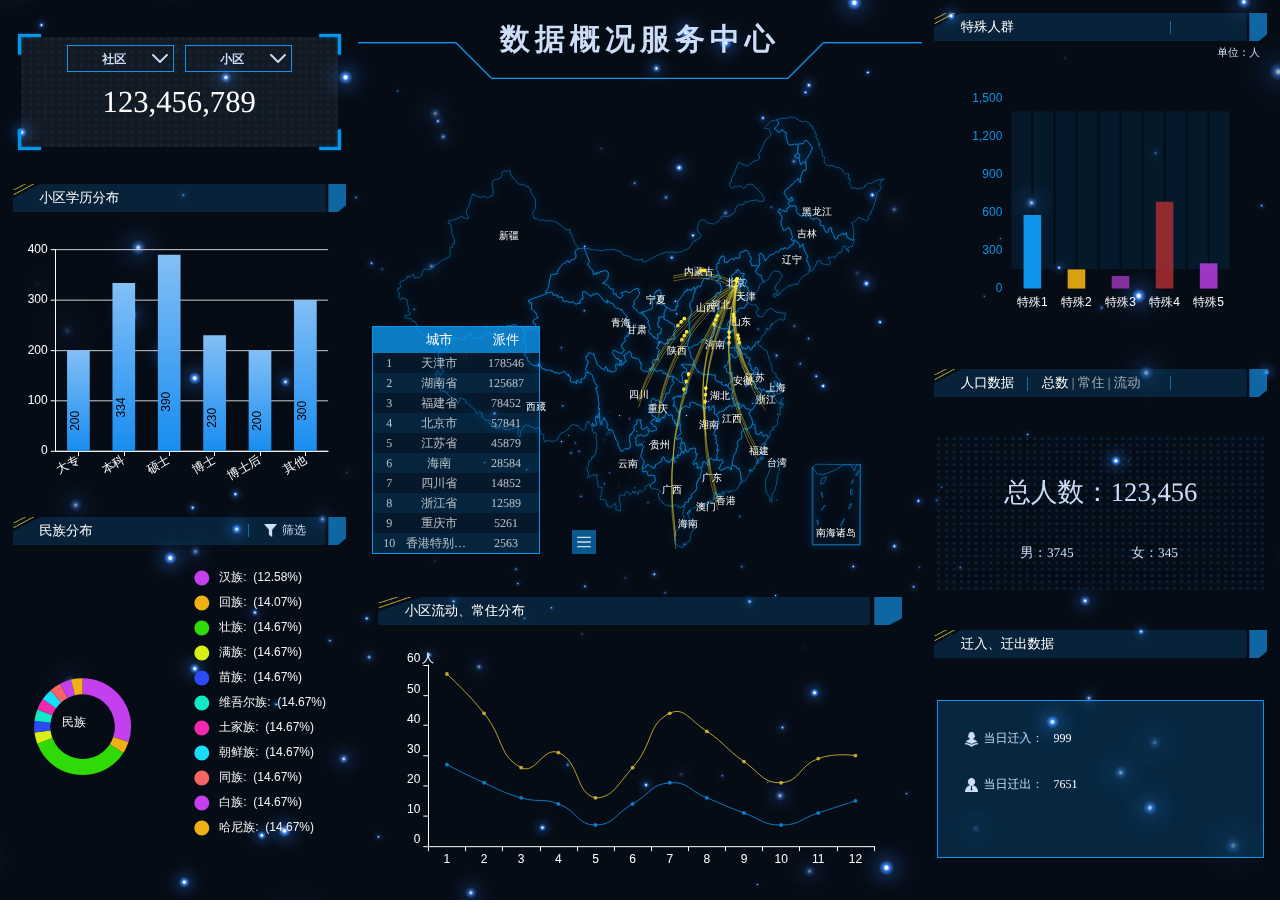
==== commit 354034ac: "updata" ====
--- a/index.html
+++ b/index.html
@@ -290,11 +290,15 @@
   ctx = canvas.getContext('2d'),
   w = canvas.width = window.innerWidth,
   h = canvas.height = window.innerHeight,
-
+ 
   hue = 217,
   stars = [],
   count = 0,
   maxStars = 300;//星星数量
+  window.addEventListener("resize", function () {
+    w = canvas.width = window.innerWidth;
+    h = canvas.height = window.innerHeight;
+});
 
 var canvas2 = document.createElement('canvas'),
   ctx2 = canvas2.getContext('2d');
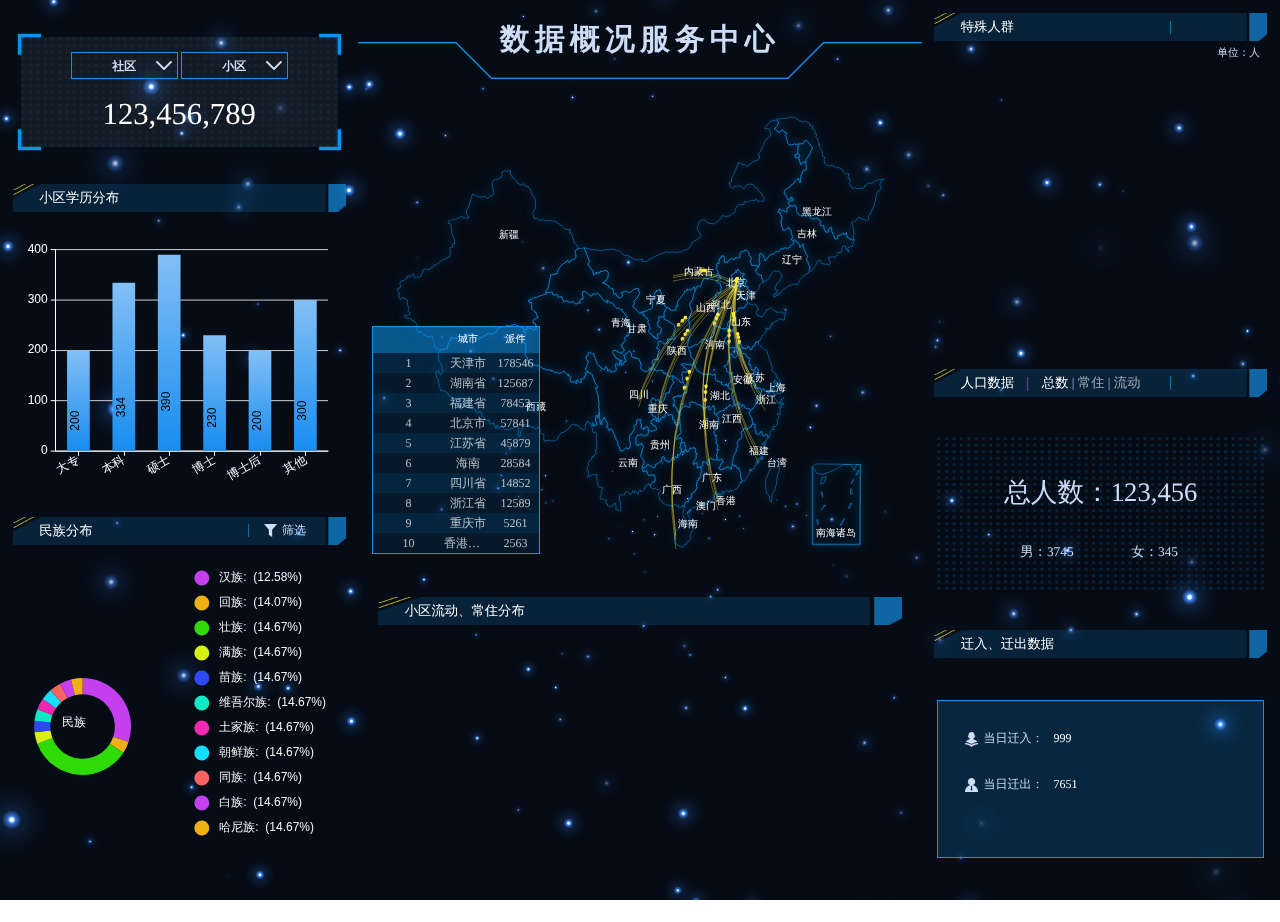
==== commit e13367ce: "update" ====
--- a/index.html
+++ b/index.html
@@ -1,399 +1,276 @@
 <!DOCTYPE html>
 <html lang="en">
 
-<head>
-    <meta charset="UTF-8">
-    <meta http-equiv="X-UA-Compatible" content="IE=edge,chrome=1">
-    <meta name="renderer" content="webkit">
-    <meta name="viewport" content="width=device-width,initial-scale=1.0,user-scalable=no">
-
-    <script type="text/javascript" src="js/rem.js"></script>
-    <link rel="stylesheet" href="css/style.css">
-    <title>智慧物流服务中心-首页</title>
-    <link href="css/index_style.css" rel="stylesheet" type="text/css">
-<script src="js/jquery.min.js" type="text/javascript"></script>
-</head>
-
-<body style="visibility: hidden;">
-    <div class="header" id="demo">
-      <canvas id="canvas"></canvas> 
-    </div>
-    <div class="container-flex" tabindex="0" hidefocus="true">
-        <div class="box-left">
-            <div class="left-top">
-                <div class="current-num">
-                    <div>
-                        <div class="select" tabindex="0" hidefocus="true">
-                                <div class="select-div">
-                                    社区
-                                </div>
-                                <ul class="select-ul company" style="display: none;">
-                                    <li class="active" data-value="">公司</li>
-                                    <li data-value="1">顺丰</li>
-                                    <li data-value="2">京东</li>
-                                    <li data-value="2">EMS</li>
-                                </ul>
-                            </div>
-                            <div class="select" tabindex="0" hidefocus="true">
-                                <div class="select-div">
-                                    小区
-                                </div>
-                                <ul class="select-ul company" style="display: none;">
-                                    <li class="active" data-value="">公司</li>
-                                    <li data-value="1">顺丰</li>
-                                    <li data-value="2">京东</li>
-                                    <li data-value="2">EMS</li>
-                                </ul>
-                            </div>
-                    </div>
-                    <p>123,456,789</p>
-                </div>
-            </div>
-            <div class="left-center">
-                <div class="title-box">
-                    <h6>小区学历分布</h6>
-                </div>
-                <div class="chart-box" id="chart_1">
-                    <div></div>
-                </div>
-            </div>
-            <div class="left-bottom" class="select">
-                <div class="title-box">
-                    <h6>民族分布</h6>
-                    <img class="line-img" src="images/line-blue.png" alt="">
-                    <button id="filBtn"><img src="images/select_icon.png" alt="">筛选</button>
-                </div>
-                <div class="chart-box" id="chart_2">
-                    
-                </div>
-            </div>
-        </div>
-        <div class="box-center">
-            <div class="center-top">
-                <h1>数据概况服务中心</h1>
-            </div>
-            
-            <div class="center-center">
-                <div class="chart-box">
-                    <div id="chart4" style="width:100%;height:95%;"></div>
-                </div>
-                <div class="city-data">
-                   
-                    <ul class="ranking-box">
-                        <li><span></span>
-                            <p>城市</p>
-                            <p>派件</p>
-                        </li>
-                        <!--                        <li><span>1</span><p>上海</p><p>1sss25(万件)</p></li>-->
-                    </ul>
-                    <div class="enlarge-box">
-                        <button class="enlarge-btn" id="fangda"></button>
-                        <ul class="modal-btn">
-                            <li>
-                                <div></div>1</li>
-                            <li>
-                                <div></div>2</li>
-                            <li>
-                                <div></div>3</li>
-                            <li>
-                                <div></div>4</li>
-                            <li>
-                                <div></div>5</li>
-                            <li>
-                                <div></div>6</li>
-                        </ul>
-                    </div>
-                </div>
-            </div>
-            <div class="center-bottom">
-                <div class="title-box">
-                    <h6>小区流动、常住分布</h6>
-                </div>
-                <div class="chart-box" id="chart_3">
-
-                </div>
-            </div>
-        </div>
-        <div class="box-right">
-            <div class="right-top">
-                <div class="title-box">
-                    <h6 id="barTitle">特殊人群</h6>
-                    <img class="line-img" src="images/line-blue.png" alt="">
-                    <!-- <button data-state=1 id="tabBtn"><img src="images/chart_icon.png" alt=""><span>图表</span></button> -->
-                </div>
-                <p class="unit">单位：人</p>
-                <div class="chart-box">
-                    <div id="chart_4" style="width:100%;height:100%;"></div>
-                </div>
-                <div class="data-box" style="display:none;">
-                    <table class="table1">
-                        <tr>
-                            <td>入库件</td>
-                            <td colspan="3" class="table-data dph-data1">0</td>
-                        </tr>
-                        <tr class="bg-color">
-                            <td rowspan="2">在库件</td>
-                            <td rowspan="2" class="table-data dph-data2">0</td>
-                            <td>正常件</td>
-                            <td class="table-data dph-data3">0</td>
-                        </tr>
-                        <tr class="bg-color">
-                            <td>滞留件</td>
-                            <td class="table-data dph-data5">0</td>
-                        </tr>
-                        <tr>
-                            <td rowspan="2">出库件</td>
-                            <td rowspan="2" class="dph-data6">0</td>
-                            <td>派送件</td>
-                            <td class="table-data dph-data7">0</td>
-                        </tr>
-                        <tr>
-                            <td>自提件</td>
-                            <td class="table-data dph-data8">0</td>
-                        </tr>
-                        <tr class="bg-color">
-                            <td>退签件</td>
-                            <td colspan="3" class="table-data dph-data9">0</td>
-                        </tr>
-                        <tr>
-                            <td>丢失件</td>
-                            <td colspan="3" class="table-data dph-data4">0</td>
-                        </tr>
-                    </table>
-                    <table class="table1" style="display:none;">
-                        <tr>
-                            <td>入库件</td>
-                            <td colspan="3" class="table-data mail-data1">1</td>
-                        </tr>
-                        <tr class="bg-color">
-                            <td rowspan="2">在库件</td>
-                            <td rowspan="2" class="table-data mail-data2">1</td>
-                            <td>正常件</td>
-                            <td class="table-data mail-data7">1</td>
-                        </tr>
-                        <tr class="bg-color">
-                            <td>滞留件</td>
-                            <td class="table-data mail-data4">1</td>
-                        </tr>
-
-                        <tr>
-                            <td>出库件</td>
-                            <td colspan="3" class="mail-data6">1</td>
-                        </tr>
-                        <tr class="bg-color">
-                            <td>丢失件</td>
-                            <td colspan="3" class="mail-data3">1</td>
-                        </tr>
-                        <tr>
-                            <td>撤销件</td>
-                            <td colspan="3" class="table-data mail-data5">1</td>
-                        </tr>
-                    </table>
-                </div>
-            </div>
-            <div class="right-center">
-                <div class="title-box">
-                    <p id="switchBtn">
-                        <span class="active" data-dataType="income">人口数据</span>
-                        <img class="line-img" src="images/line-blue.png" alt="">
-                        <span data-dataType="expend">
+	<head>
+		<meta charset="UTF-8">
+		<meta http-equiv="X-UA-Compatible" content="IE=edge,chrome=1">
+		<meta name="renderer" content="webkit">
+		<meta name="viewport" content="width=device-width,initial-scale=1.0,user-scalable=no">
+
+		<script type="text/javascript" src="js/rem.js"></script>
+		<link rel="stylesheet" href="css/style.css">
+		<title>智慧物流服务中心-首页</title>
+		<link href="css/index_style.css" rel="stylesheet" type="text/css">
+	</head>
+
+	<body style="visibility: hidden;">
+		<div class="header" id="demo">
+			<canvas id="canvas"></canvas>
+		</div>
+		<div class="container-flex" tabindex="0" hidefocus="true">
+			<div class="box-left">
+				<div class="left-top">
+					<div class="current-num">
+						<div>
+							<div class="select" tabindex="0" hidefocus="true">
+								<div class="select-div">
+									社区
+								</div>
+								<ul class="select-ul company" style="display: none;">
+									<li class="active" data-value="">公司</li>
+									<li data-value="1">顺丰</li>
+									<li data-value="2">京东</li>
+									<li data-value="2">EMS</li>
+								</ul>
+							</div>
+							<div class="select" tabindex="0" hidefocus="true">
+								<div class="select-div">
+									小区
+								</div>
+								<ul class="select-ul company" style="display: none;">
+									<li class="active" data-value="">公司</li>
+									<li data-value="1">顺丰</li>
+									<li data-value="2">京东</li>
+									<li data-value="2">EMS</li>
+								</ul>
+							</div>
+						</div>
+						<p>123,456,789</p>
+					</div>
+				</div>
+				<div class="left-center">
+					<div class="title-box">
+						<h6>小区学历分布</h6>
+					</div>
+					<div class="chart-box" id="chart_1">
+						<div></div>
+					</div>
+				</div>
+				<div class="left-bottom" class="select">
+					<div class="title-box">
+						<h6>民族分布</h6>
+						<img class="line-img" src="images/line-blue.png" alt="">
+						<button id="filBtn"><img src="images/select_icon.png" alt="">筛选</button>
+					</div>
+					<div class="chart-box" id="chart_2">
+
+					</div>
+				</div>
+			</div>
+			<div class="box-center">
+				<div class="center-top">
+					<h1>数据概况服务中心</h1>
+				</div>
+
+				<div class="center-center">
+					<div class="chart-box">
+						<div id="chart4" style="width:100%;height:95%;"></div>
+					</div>
+					<div class="city-data">
+						<div class="ranking-box">
+							<ul class="ranking-box-tit">
+								<li><span></span>
+									<p>城市</p>
+									<p>派件</p>
+								</li>
+							</ul>
+							<div class="ranking-list">
+								<ul id="rankingList">
+									<li><span></span>
+										<p>城市</p>
+										<p>派件</p>
+									</li>
+								</ul>
+							</div>
+						</div>	
+						
+						
+					</div>
+				</div>
+				<div class="center-bottom">
+					<div class="title-box">
+						<h6>小区流动、常住分布</h6>
+					</div>
+					<div class="chart-box" id="chart_3">
+
+					</div>
+				</div>
+			</div>
+			<div class="box-right">
+				<div class="right-top">
+					<div class="title-box">
+						<h6 id="barTitle">特殊人群</h6>
+						<img class="line-img" src="images/line-blue.png" alt="">
+						<!-- <button data-state=1 id="tabBtn"><img src="images/chart_icon.png" alt=""><span>图表</span></button> -->
+					</div>
+					<p class="unit">单位：人</p>
+					<div class="chart-box">
+						<div id="chart_4" style="width:100%;height:100%;"></div>
+					</div>
+					<div class="data-box" style="display:none;">
+						<table class="table1">
+							<tr>
+								<td>入库件</td>
+								<td colspan="3" class="table-data dph-data1">0</td>
+							</tr>
+							<tr class="bg-color">
+								<td rowspan="2">在库件</td>
+								<td rowspan="2" class="table-data dph-data2">0</td>
+								<td>正常件</td>
+								<td class="table-data dph-data3">0</td>
+							</tr>
+							<tr class="bg-color">
+								<td>滞留件</td>
+								<td class="table-data dph-data5">0</td>
+							</tr>
+							<tr>
+								<td rowspan="2">出库件</td>
+								<td rowspan="2" class="dph-data6">0</td>
+								<td>派送件</td>
+								<td class="table-data dph-data7">0</td>
+							</tr>
+							<tr>
+								<td>自提件</td>
+								<td class="table-data dph-data8">0</td>
+							</tr>
+							<tr class="bg-color">
+								<td>退签件</td>
+								<td colspan="3" class="table-data dph-data9">0</td>
+							</tr>
+							<tr>
+								<td>丢失件</td>
+								<td colspan="3" class="table-data dph-data4">0</td>
+							</tr>
+						</table>
+						<table class="table1" style="display:none;">
+							<tr>
+								<td>入库件</td>
+								<td colspan="3" class="table-data mail-data1">1</td>
+							</tr>
+							<tr class="bg-color">
+								<td rowspan="2">在库件</td>
+								<td rowspan="2" class="table-data mail-data2">1</td>
+								<td>正常件</td>
+								<td class="table-data mail-data7">1</td>
+							</tr>
+							<tr class="bg-color">
+								<td>滞留件</td>
+								<td class="table-data mail-data4">1</td>
+							</tr>
+
+							<tr>
+								<td>出库件</td>
+								<td colspan="3" class="mail-data6">1</td>
+							</tr>
+							<tr class="bg-color">
+								<td>丢失件</td>
+								<td colspan="3" class="mail-data3">1</td>
+							</tr>
+							<tr>
+								<td>撤销件</td>
+								<td colspan="3" class="table-data mail-data5">1</td>
+							</tr>
+						</table>
+					</div>
+				</div>
+				<div class="right-center">
+					<div class="title-box">
+						<p id="switchBtn">
+							<span class="active" data-dataType="income">人口数据</span>
+							<img class="line-img" src="images/line-blue.png" alt="">
+							<span data-dataType="expend">
                             <a class="selected" type="total">总数</a> | 
                             <a type="permanent">常住</a> | 
                             <a type="floating">流动</a>
                         </span>
-                    </p>
-                    <img class="line-img" src="images/line-blue.png" alt="">
-                    <!-- <button id="dateBtn"><img src="images/data_icon.png" alt="">日期</button> -->
-                </div>
-                <div class="data-box">
-                    <div class="data-number">
-                        
-                        <div class="data-number-center">总人数：<span id="personDataSum">123,456 </span></div>
-                        <div class="data-number-bottom">
-                            <p>
-                                <span>男：</span>
-                                <span id="personDataMale">3745</span>
-                            </p>
-                            <p>
-                                <span>女：</span>
-                                <span id="personDataFemale">345</span>
-                            </p>
-                        </div>
-                    </div>
-                    
-                </div>
-            </div>
-            <div class="right-bottom">
-                <div class="title-box">
-                        <h6>迁入、迁出数据</h6>
-                    <!-- <button id="setBtn"><img src="images/settings_icon.png" alt="">设置</button> -->
-                </div>
-                <div class="data-box">
-                    <div class="settings-box">
-                        <p><img src="images/teacher_icon.png" alt="">当日迁入：<span id="name_a">999</span><span id="date_a"></span></p>
-                        <p><img src="images/people_iocn.png" alt="">当日迁出：<span id="lea_a">7651</span></p>
-                    </div>
-                </div>
-            </div>
-        </div>
-    </div>
-    
-</body>
-<script type="text/javascript" src="js/jquery-3.3.1.min.js"></script>
-<script type="text/javascript" src="js/layer/layer.min.js"></script>
-<script type="text/javascript" src="js/layer/laydate/laydate.js"></script>
-<script type="text/javascript" src="js/echarts.min.js"></script>
-<script type="text/javascript" src="js/china.js"></script>
-<script type="text/javascript" src="js/data/guangdong.js"></script>
-<script type="text/javascript" src="js/page.js"></script>
-<!-- <script type="text/javascript" src="js/base.js"></script> -->
-
-<script type="text/javascript">
-    $('document').ready(function () {
-        $("body").css('visibility', 'visible');
-    })
-
-    var dataPerson = {
-        total:{
-            sum: 82348,
-            male: 1254,
-            female: 4578
-        },
-        floating: {
-            sum: 22348,
-            male: 1254,
-            female: 4578
-        },
-        permanent: {
-            sum: 32348,
-            male: 1254,
-            female: 4578
-        }
-    }
-
-
-    $("#switchBtn a").click(function(){
-        if(!$(this).hasClass("selected")){
-            $(".selected").removeClass("selected");
-            $(this).addClass("selected");
-            var type = $(this).attr('type');
-            $("#personDataSum").html(dataPerson[type].sum);
-            $("#personDataMale").html(dataPerson[type].male);
-            $("#personDataFemale").html(dataPerson[type].female);
-        }
-    });
-
-
-//宇宙特效
-"use strict";
-var canvas = document.getElementById('canvas'),
-  ctx = canvas.getContext('2d'),
-  w = canvas.width = window.innerWidth,
-  h = canvas.height = window.innerHeight,
- 
-  hue = 217,
-  stars = [],
-  count = 0,
-  maxStars = 300;//星星数量
-  window.addEventListener("resize", function () {
-    w = canvas.width = window.innerWidth;
-    h = canvas.height = window.innerHeight;
-});
-
-var canvas2 = document.createElement('canvas'),
-  ctx2 = canvas2.getContext('2d');
-canvas2.width = 100;
-canvas2.height = 100;
-var half = canvas2.width / 2,
-  gradient2 = ctx2.createRadialGradient(half, half, 0, half, half, half);
-gradient2.addColorStop(0.025, '#CCC');
-gradient2.addColorStop(0.1, 'hsl(' + hue + ', 61%, 33%)');
-gradient2.addColorStop(0.25, 'hsl(' + hue + ', 64%, 6%)');
-gradient2.addColorStop(1, 'transparent');
-
-ctx2.fillStyle = gradient2;
-ctx2.beginPath();
-ctx2.arc(half, half, half, 0, Math.PI * 2);
-ctx2.fill();
-
-// End cache
-
-function random(min, max) {
-  if (arguments.length < 2) {
-    max = min;
-    min = 0;
-  }
-
-  if (min > max) {
-    var hold = max;
-    max = min;
-    min = hold;
-  }
-
-  return Math.floor(Math.random() * (max - min + 1)) + min;
-}
-
-function maxOrbit(x, y) {
-  var max = Math.max(x, y),
-    diameter = Math.round(Math.sqrt(max * max + max * max));
-  return diameter / 2;
-  //星星移动范围，值越大范围越小，
-}
-
-var Star = function() {
-
-  this.orbitRadius = random(maxOrbit(w, h));
-  this.radius = random(60, this.orbitRadius) / 8; 
-  //星星大小
-  this.orbitX = w / 2;
-  this.orbitY = h / 2;
-  this.timePassed = random(0, maxStars);
-  this.speed = random(this.orbitRadius) / 500000; 
-  //星星移动速度
-  this.alpha = random(2, 10) / 10;
-
-  count++;
-  stars[count] = this;
-}
-
-Star.prototype.draw = function() {
-  var x = Math.sin(this.timePassed) * this.orbitRadius + this.orbitX,
-    y = Math.cos(this.timePassed) * this.orbitRadius + this.orbitY,
-    twinkle = random(10);
-
-  if (twinkle === 1 && this.alpha > 0) {
-    this.alpha -= 0.05;
-  } else if (twinkle === 2 && this.alpha < 1) {
-    this.alpha += 0.05;
-  }
-
-  ctx.globalAlpha = this.alpha;
-  ctx.drawImage(canvas2, x - this.radius / 2, y - this.radius / 2, this.radius, this.radius);
-  this.timePassed += this.speed;
-}
-
-for (var i = 0; i < maxStars; i++) {
-  new Star();
-}
-
-function animation() {
-  ctx.globalCompositeOperation = 'source-over';
-  ctx.globalAlpha = 0.5; //尾巴
-  ctx.fillStyle = 'hsla(' + hue + ', 64%, 6%, 2)';
-  ctx.fillRect(0, 0, w, h)
-
-  ctx.globalCompositeOperation = 'lighter';
-  for (var i = 1, l = stars.length; i < l; i++) {
-    stars[i].draw();
-  };
-
-  window.requestAnimationFrame(animation);
-}
-
-animation();
-
-</script>
-
-
+						</p>
+						<img class="line-img" src="images/line-blue.png" alt="">
+						<!-- <button id="dateBtn"><img src="images/data_icon.png" alt="">日期</button> -->
+					</div>
+					<div class="data-box">
+						<div class="data-number">
+
+							<div class="data-number-center">总人数：<span id="personDataSum">123,456 </span></div>
+							<div class="data-number-bottom">
+								<p>
+									<span>男：</span>
+									<span id="personDataMale">3745</span>
+								</p>
+								<p>
+									<span>女：</span>
+									<span id="personDataFemale">345</span>
+								</p>
+							</div>
+						</div>
+
+					</div>
+				</div>
+				<div class="right-bottom">
+					<div class="title-box">
+						<h6>迁入、迁出数据</h6>
+						<!-- <button id="setBtn"><img src="images/settings_icon.png" alt="">设置</button> -->
+					</div>
+					<div class="data-box">
+						<div class="settings-box">
+							<p><img src="images/teacher_icon.png" alt="">当日迁入：<span id="name_a">999</span><span id="date_a"></span></p>
+							<p><img src="images/people_iocn.png" alt="">当日迁出：<span id="lea_a">7651</span></p>
+						</div>
+					</div>
+				</div>
+			</div>
+		</div>
+
+	</body>
+	<script type="text/javascript" src="js/jquery-3.3.1.min.js"></script>
+	<script type="text/javascript" src="js/echarts.min.js"></script>
+	<script type="text/javascript" src="js/china.js"></script>
+	<script type="text/javascript" src="js/page.js"></script>
+	<script type="text/javascript" src="js/star.js"></script> 
+	<script type="text/javascript" src="js/tool.js"></script> 
+
+	<script type="text/javascript">
+		$('document').ready(function() {
+			$("body").css('visibility', 'visible');
+		})
+
+		var dataPerson = {
+			total: {
+				sum: 82348,
+				male: 1254,
+				female: 4578
+			},
+			floating: {
+				sum: 22348,
+				male: 1254,
+				female: 4578
+			},
+			permanent: {
+				sum: 32348,
+				male: 1254,
+				female: 4578
+			}
+		}
+
+		$("#switchBtn a").click(function() {
+			if(!$(this).hasClass("selected")) {
+				$(".selected").removeClass("selected");
+				$(this).addClass("selected");
+				var type = $(this).attr('type');
+				$("#personDataSum").html(dataPerson[type].sum);
+				$("#personDataMale").html(dataPerson[type].male);
+				$("#personDataFemale").html(dataPerson[type].female);
+			}
+		});
+	</script>
 
 </html>--- a/css/style.css
+++ b/css/style.css
@@ -159,7 +159,7 @@
     top: 0;
     left: 0;
     color: #cdddf7;
-    padding-right: 12px;
+    padding: 0 12px;
 }
 
 .select-ul {
@@ -197,7 +197,7 @@
 }
 
 .data-box {
-    width: 4.9rem;
+    width: 100%;
     position: absolute;
     margin: auto;
     top: 0.42rem;
@@ -205,6 +205,8 @@
     left: 0;
     right: 0;
 }
+
+
 
 .chart-box {
     position: absolute;
@@ -215,6 +217,33 @@
     left: 0;
     right: 0;
     height: auto;
+    
+}
+
+.chart-box1 {
+	position: absolute;
+    top: 0.8rem;
+    bottom: 0;
+    width: 100%;
+    margin: auto;
+    left: 0;
+    right: 0;
+    height: auto;
+}
+
+.chart-box  p{
+    font-size:0.15rem;
+    line-height: 0.3rem;
+    color: #fff;
+    padding-top:0.1rem;
+    display: flex;
+    justify-content: space-between;
+    flex-wrap: wrap;
+}
+
+.chart-box  p span {
+    margin-right:4px;
+    display: inline-block;
 }
 
 .container-flex {
@@ -240,9 +269,9 @@
     position: relative;
 }
 
-.left-top>.current-num {
+.left-top>.current-num,.right-bottom>.current-num {
     width: 4.9rem;
-    height: 1.8rem;
+    height: 1.4rem;
     position: absolute;
     margin: auto;
     top: 0;
@@ -251,17 +280,19 @@
     right: 0;
     background: url(../images/border_bg01.png) top left no-repeat;
     background-size: 100% 100%;
+    padding: 0.2rem 0;
+    display: flex;
+    justify-content: space-around;
+    flex-wrap: wrap;
+    align-items: center;
 }
 
 .left-top>.current-num .select {
     display: inline-block;
-    margin: 0.2rem 4px 0;
 }
 
 .current-num>div {
     width: 100%;
-    height: 0.8rem;
-    line-height: 0.8rem;
     text-align: center;
     /* background: url(../images/title_bg01.png) center center no-repeat; */
     font-size: 0.2rem;
@@ -270,10 +301,17 @@
     font-weight: 900;
 }
 
+.current-num .text-normal {
+    font-size: 0.25rem;
+    font-weight: normal;
+    color: #0e94ea;
+}
+
 .current-num>p {
     font-size: 0.46rem;
     text-align: center;
     color: white;
+    width: 100%;
 }
 
 .left-center {
@@ -408,7 +446,7 @@
     display: flex;
     flex-flow: row nowrap;
     justify-content: center;
-    align-items: center;
+    align-items: flex-start;
     position: relative;
 }
 
@@ -480,6 +518,13 @@
     font-size: 0.16rem;
 }
 
+.center-center-select {
+	width: 100%;
+	display: flex;
+	justify-content: space-around;
+	padding: 0.2rem 2rem;
+}
+
 .select-box {
     width: 3.4rem;
     height: 1.1rem;
@@ -543,6 +588,14 @@
     height: 100%;
     margin: auto;
     position: absolute;
+}
+
+.community-data{
+	width: 8.05rem;
+    height: calc(100% - 0.82rem);
+    margin: auto;
+    position: absolute;
+    top: 0.82rem;
 }
 
 .city-box {
@@ -621,7 +674,33 @@
     background-color: rgba(14, 148, 235, 0.102);
 }
 
-.ranking-box>li {
+.house-list,.company-list {
+	width: 40%;
+    border: 1px solid #0e94ea;
+    position: absolute;
+    left: 7%;
+    top: 0;
+    bottom: 20px;
+    background-color: rgba(14, 148, 235, 0.102);
+    overflow:scroll;
+}
+
+.house-list-box,.company-list-box {
+	position: absolute;
+	width: 100%;
+	left: 0;
+	top: 0.4rem;
+	bottom: 0;
+	overflow: scroll;
+}
+
+.company-list {
+	left: 53%;
+}
+
+.house-list-box::-webkit-scrollbar,.company-list-box::-webkit-scrollbar {width:2px;height:2px;}
+
+.ranking-box li {
     width: 100%;
     height: 0.3rem;
     line-height: 0.3rem;
@@ -632,13 +711,17 @@
     color: rgba(255, 255, 255, .7);
 }
 
-.ranking-box>li>span {
+.ranking-box li>span {
     width: 0;
-    flex-grow: 1;
+    flex-grow: 3;
     text-align: center;
-}
-
-.ranking-box>li>p {
+    color: rgba(255, 255, 255, .7);
+    display: block;
+    text-overflow: ellipsis;
+    white-space: nowrap;
+}
+
+.ranking-box li>p  {
     width: 0;
     flex-grow: 2;
     color: rgba(255, 255, 255, .7);
@@ -648,18 +731,30 @@
     white-space: nowrap;
 }
 
-.ranking-box>li:nth-child(2n+1) {
+ li>p:first-child {
+	flex-grow: 1.5;
+}
+
+.ranking-box.company-list li>p {
+	flex-grow: 4;
+}
+
+.ranking-box li:nth-child(2n+1) {
     background: rgba(14, 148, 235, 0.102);
 }
 
-.ranking-box>li:first-child {
-    height: 0.4rem;
+.ranking-box-tit {
+	width: 100%;
+}
+
+.ranking-box .ranking-box-tit li {
+	height: 0.4rem;
     line-height: 0.4rem;
-    font-size: 0.2rem;
-    background: rgba(14, 148, 235, 0.8);
-}
-
-.ranking-box>li:first-child>p {
+    font-size: 0.15rem;
+    background: rgba(14, 148, 235, 0.5);
+}
+
+.ranking-box .ranking-box-tit li>p,.ranking-box .ranking-box-tit>li>span {
     color: white;
 }
 
@@ -679,7 +774,7 @@
 
 .right-top>.data-box,
 .right-top>.chart-box {
-    top: 1rem;
+    top: 0.62rem;
 }
 
 .table1 {
@@ -856,10 +951,63 @@
     justify-content: center;
 }
 
+.data-box>.pie-box,.data-box>.data-percent {
+	display: inline-block;
+	width: 50%;
+	position: absolute;
+	left: 0;
+	height: 100%;
+}
+
+.data-box>.data-percent {
+	left: 50%;
+	display: inline-flex;
+    justify-content: space-between;
+    align-items: center;
+    height: 100%;
+    flex-wrap: wrap;
+    padding: 10px 0;
+    box-sizing: border-box;
+}
+
+.percent-box{
+	width: 80%;
+	display: flex;
+    justify-content: space-between;
+    align-items: center;
+    height: 100%;
+    flex-wrap: wrap;
+    padding: 10px 0;
+    box-sizing: border-box;
+    flex-direction:column;
+    padding: 10% 0;
+}
+
+.percent-box li {
+    display: flex;
+    justify-content: space-between;
+    align-items: center;
+    width: 100%;
+        font-size: 0.15rem;
+    color: #f2f2f2;
+}
+
+.percent-box li>span:first-child{display:inline-flex;justify-content:flex-end;width: 8rem;}
+.percent-box li>span:last-child{display:inline-flex;justify-content:flex-start;width: 5rem;}
+.percent-box li p{display: inline-flex;width:100%;margin: 0 4px;height:8px;position:relative;background:#949494;border-radius:4px}
+.percent-box li p span{display:inline-flex;width:50%;height:8px;background:#c9a523;position:absolute;left:0;top:0;border-radius:4px 0 0 4px}
+
 .right-bottom {
     width: 100%;
     height: 30%;
     position: relative;
+}
+
+.right-bottom .current-num {
+	display: flex;
+	justify-content: center;
+	align-items: center;
+	flex-wrap: wrap;
 }
 
 .data-box>.settings-box {
